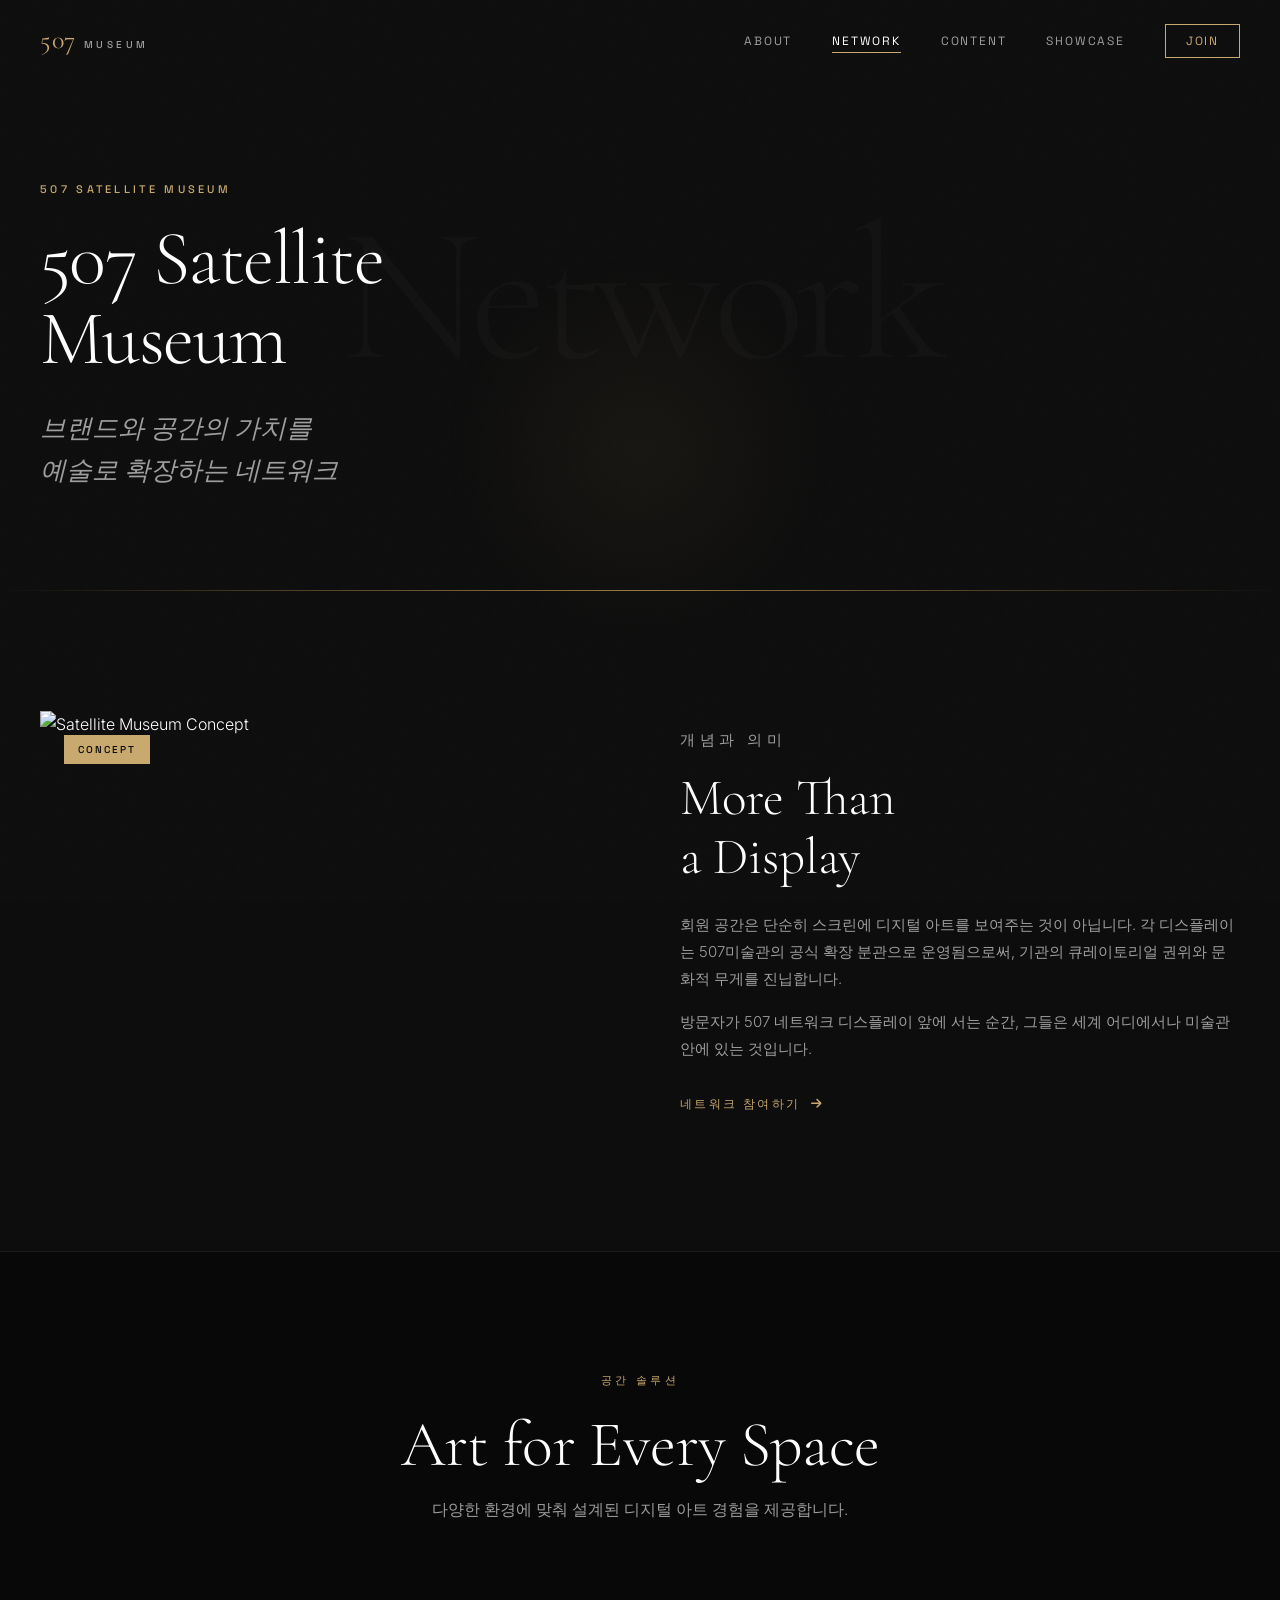
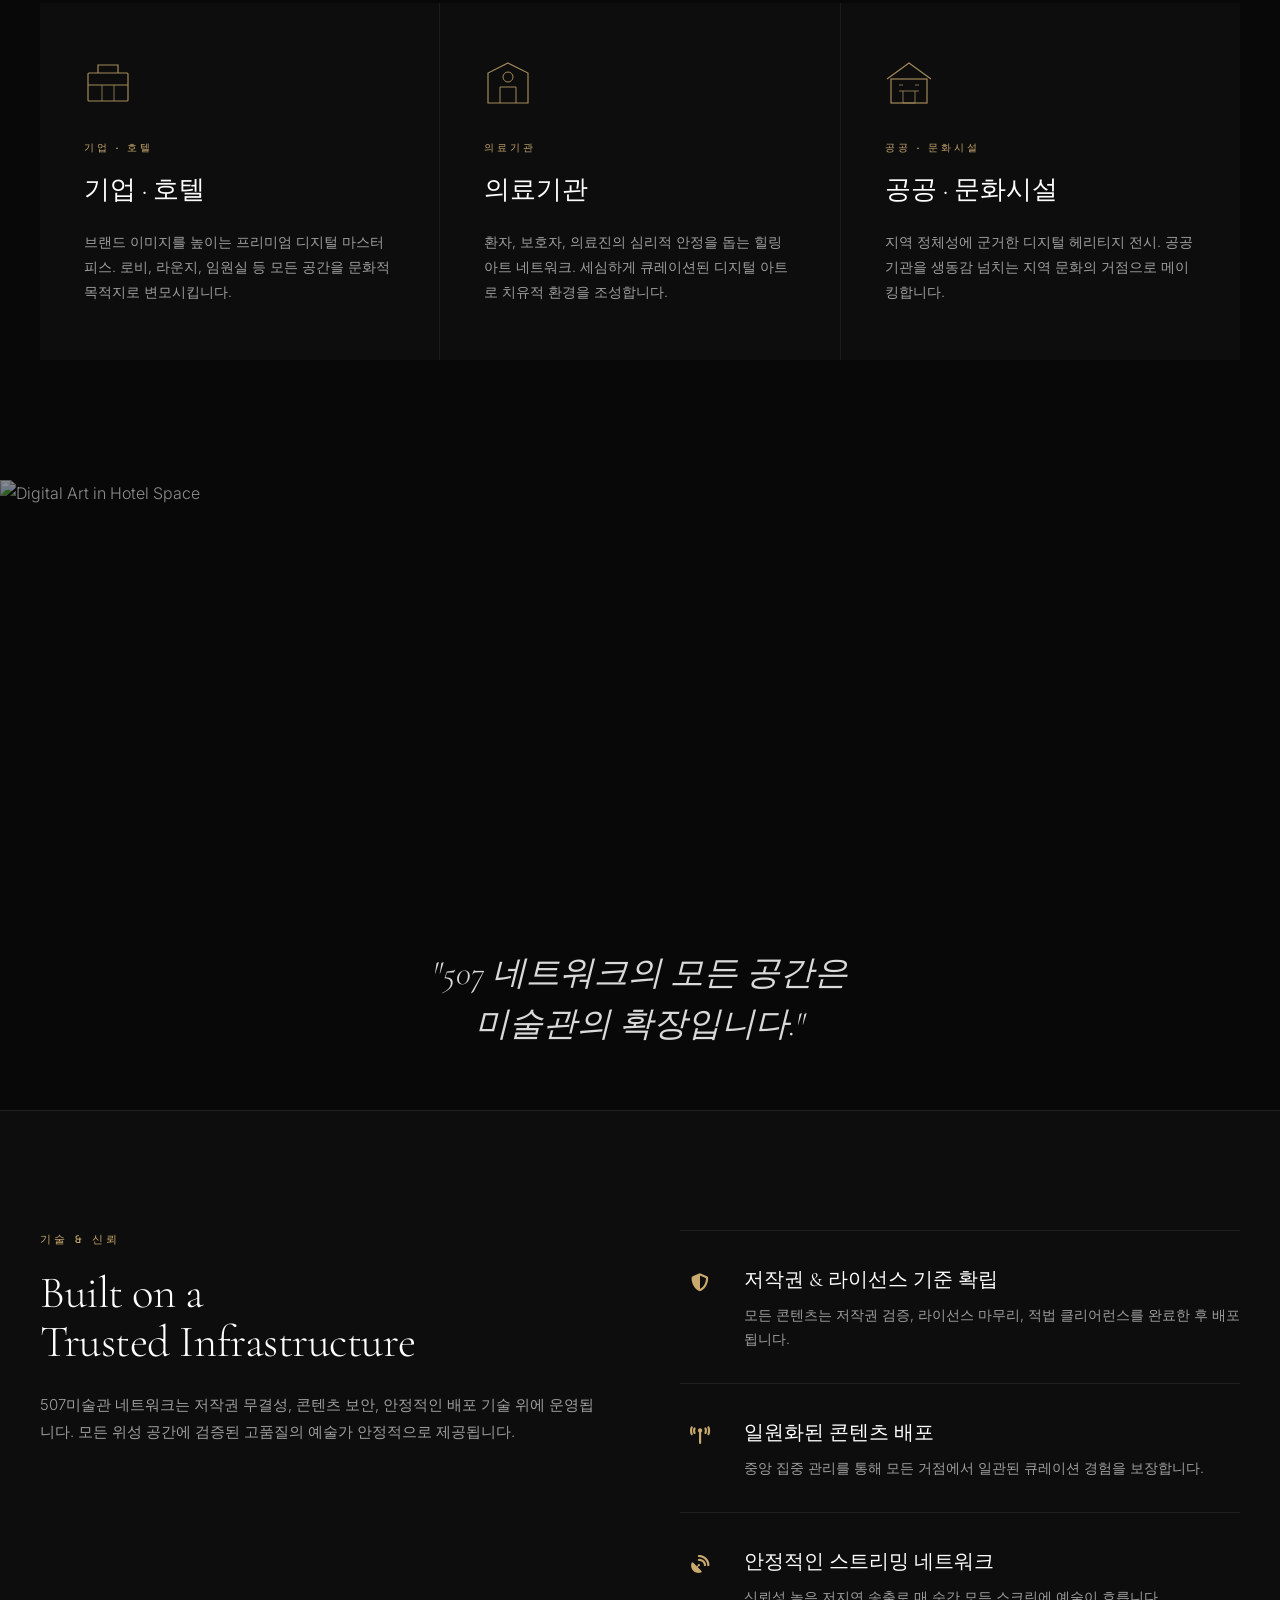
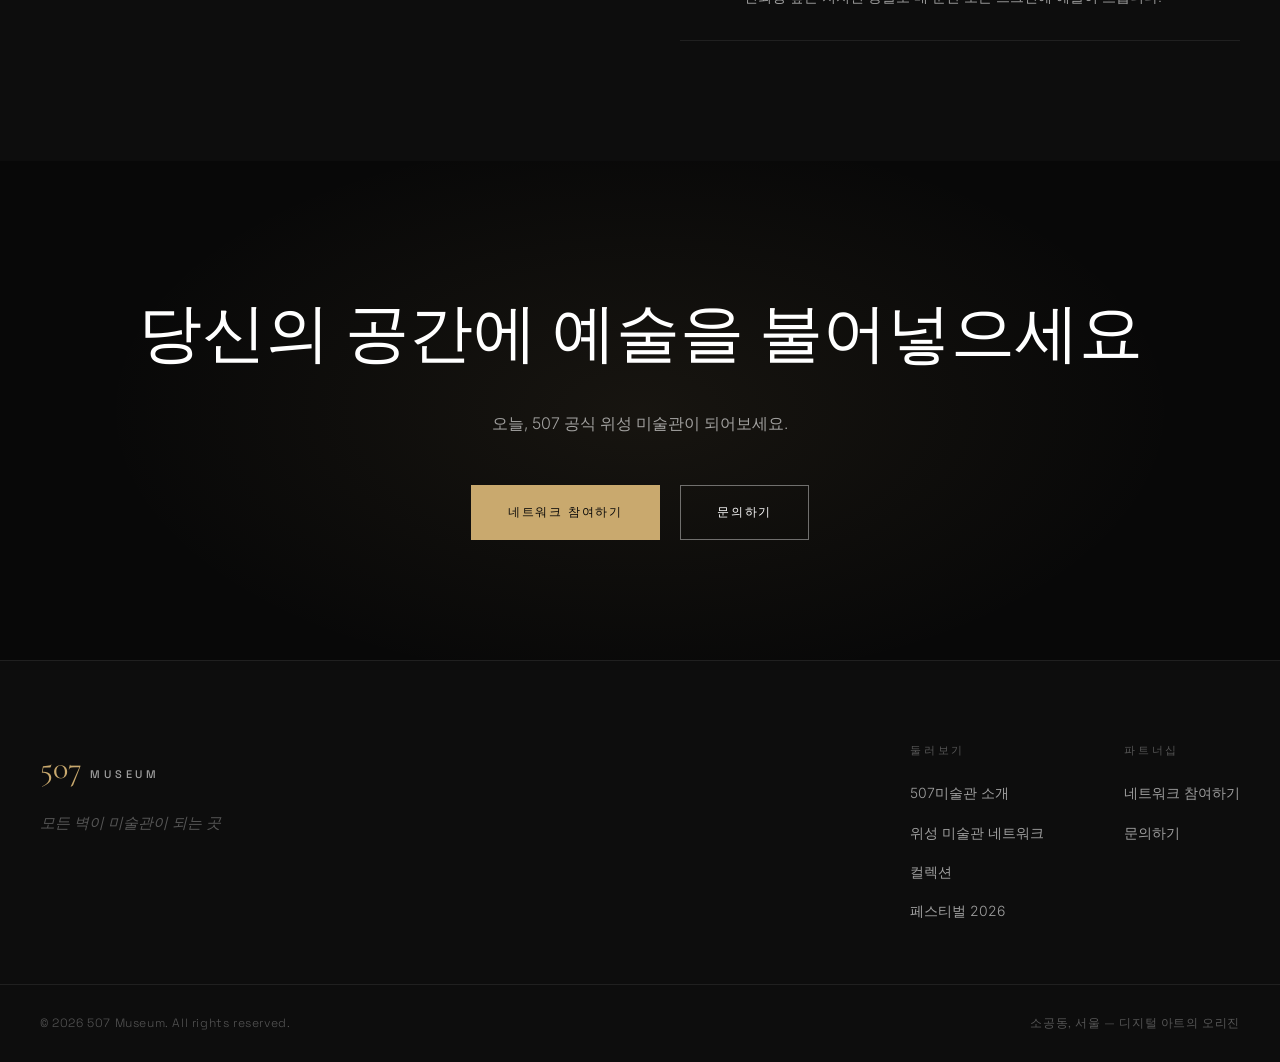
==== network.html @ b59f10c8 "Add files via upload" ====
<!DOCTYPE html>
<html lang="en">
<head>
  <meta charset="UTF-8">
  <meta name="viewport" content="width=device-width, initial-scale=1.0">
  <title>507 Satellite Museum — Network</title>
  <meta name="description" content="브랜드와 공간의 가치를 예술로 확장하는 507 위성 미술관 네트워크.">
  <link rel="preconnect" href="https://fonts.googleapis.com">
  <link rel="preconnect" href="https://fonts.gstatic.com" crossorigin>
  <link href="https://fonts.googleapis.com/css2?family=Cormorant+Garamond:ital,wght@0,300;0,400;0,500;1,300;1,400&family=Inter:wght@300;400;500&family=Space+Grotesk:wght@300;400;500;600&display=swap" rel="stylesheet">
  <link rel="stylesheet" href="https://cdn.jsdelivr.net/npm/@fortawesome/fontawesome-free@6.4.0/css/all.min.css">
  <link rel="stylesheet" href="css/style.css">
</head>
<body>

  <!-- NAV -->
  <nav class="nav" id="mainNav">
    <div class="nav__logo"><a href="index.html"><span class="nav__logo-number">507</span><span class="nav__logo-text">MUSEUM</span></a></div>
    <ul class="nav__links">
      <li><a href="about.html">About</a></li>
      <li><a href="network.html" class="active">Network</a></li>
      <li><a href="content.html">Content</a></li>
      <li><a href="showcase.html">Showcase</a></li>
      <li><a href="partnership.html" class="nav__cta">Join</a></li>
    </ul>
    <button class="nav__hamburger" id="hamburger"><span></span><span></span><span></span></button>
  </nav>
  <div class="mobile-menu" id="mobileMenu">
    <ul>
      <li><a href="about.html">About</a></li>
      <li><a href="network.html">Network</a></li>
      <li><a href="content.html">Content</a></li>
      <li><a href="showcase.html">Showcase</a></li>
      <li><a href="partnership.html">Join</a></li>
    </ul>
  </div>

  <!-- PAGE HERO -->
  <section class="page-hero" style="position:relative; overflow:hidden;">
    <div class="page-hero__bg-text">Network</div>
    <div class="container">
      <p class="section-eyebrow reveal-up">507 Satellite Museum</p>
      <h1 class="reveal-up delay-1">
        507 Satellite<br>Museum
      </h1>
      <p class="lead reveal-up delay-2">
        브랜드와 공간의 가치를<br>
        예술로 확장하는 네트워크
      </p>
    </div>
  </section>

  <!-- CONCEPT SECTION -->
  <section class="section section--dark">
    <div class="container">
      <div class="split-block">
        <div class="split-block__img reveal-up">
          <img src="https://sspark.genspark.ai/cfimages?u1=VRwr8nzcNbqDIcFti8Jlmsr%2Fh7aSPlq%2FRBEwHqK6ahkjgtW27Z4nquiX92zfvMD3U3Bqb6TK5YunBNDAZtzxjEbAOwCoGqYEVLRAkX9usT6o&u2=ZFKB656p0DFeNXxy&width=2560" alt="Satellite Museum Concept" loading="lazy">
          <div class="split-block__img-tag">Concept</div>
        </div>
        <div class="split-block__text reveal-up delay-2">
          <p class="section-eyebrow">개념과 의미</p>
          <h2>More Than<br>a Display</h2>
          <p>
            회원 공간은 단순히 스크린에 디지털 아트를 보여주는 것이 아닙니다. 각 디스플레이는 507미술관의 공식 확장 분관으로 운영됨으로써, 기관의 큐레이토리얼 권위와 문화적 무게를 진닙합니다.
          </p>
          <p>
            방문자가 507 네트워크 디스플레이 앞에 서는 순간, 그들은 세계 어디에서나 미술관 안에 있는 것입니다.
          </p>
          <a href="partnership.html" class="btn-text" style="margin-top: 16px;">네트워크 참여하기 <i class="fas fa-arrow-right"></i></a>
        </div>
      </div>
    </div>
  </section>

  <!-- SPACE SOLUTIONS -->
  <section class="section section--darker section--border-top">
    <div class="container">
      <div style="text-align:center; max-width: 640px; margin: 0 auto 80px;">
        <p class="section-eyebrow reveal-up">공간 솔루션</p>
        <h2 class="section-title reveal-up delay-1">Art for Every Space</h2>
        <p class="section-subtitle reveal-up delay-2">다양한 환경에 맞춰 설계된 디지털 아트 경험을 제공합니다.</p>
      </div>

      <div class="cards-grid">
        <!-- Card 1 -->
        <div class="feature-card reveal-up delay-1">
          <div class="feature-card__icon">
            <svg viewBox="0 0 48 48" fill="none" xmlns="http://www.w3.org/2000/svg">
              <rect x="4" y="14" width="40" height="28" rx="1" stroke="currentColor" stroke-width="1.2"/>
              <path d="M4 26h40" stroke="currentColor" stroke-width="1"/>
              <path d="M14 14V6h20v8" stroke="currentColor" stroke-width="1.2" fill="none"/>
              <path d="M18 26v16M30 26v16" stroke="currentColor" stroke-width="0.8"/>
            </svg>
          </div>
          <span class="feature-card__tag">기업 · 호텔</span>
          <h3>기업 · 호텔</h3>
          <p>브랜드 이미지를 높이는 프리미엄 디지털 마스터피스. 로비, 라운지, 임원실 등 모든 공간을 문화적 목적지로 변모시킵니다.</p>
        </div>

        <!-- Card 2 -->
        <div class="feature-card reveal-up delay-2">
          <div class="feature-card__icon">
            <svg viewBox="0 0 48 48" fill="none" xmlns="http://www.w3.org/2000/svg">
              <path d="M24 4 L44 14 L44 44 L4 44 L4 14 Z" stroke="currentColor" stroke-width="1.2" fill="none"/>
              <path d="M16 44V28h16v16" stroke="currentColor" stroke-width="1" fill="none"/>
              <circle cx="24" cy="18" r="5" stroke="currentColor" stroke-width="1"/>
            </svg>
          </div>
          <span class="feature-card__tag">의료기관</span>
          <h3>의료기관</h3>
          <p>환자, 보호자, 의료진의 심리적 안정을 돕는 힐링 아트 네트워크. 세심하게 큐레이션된 디지털 아트로 치유적 환경을 조성합니다.</p>
        </div>

        <!-- Card 3 -->
        <div class="feature-card reveal-up delay-3">
          <div class="feature-card__icon">
            <svg viewBox="0 0 48 48" fill="none" xmlns="http://www.w3.org/2000/svg">
              <rect x="6" y="20" width="36" height="24" stroke="currentColor" stroke-width="1.2" fill="none"/>
              <path d="M2 20 L24 4 L46 20" stroke="currentColor" stroke-width="1.2" fill="none"/>
              <rect x="18" y="32" width="12" height="12" stroke="currentColor" stroke-width="0.8" fill="none"/>
              <path d="M14 26h4M30 26h4M14 32h4M30 32h4" stroke="currentColor" stroke-width="0.8"/>
            </svg>
          </div>
          <span class="feature-card__tag">공공 · 문화시설</span>
          <h3>공공 · 문화시설</h3>
          <p>지역 정체성에 군거한 디지털 헤리티지 전시. 공공 기관을 생동감 넘치는 지역 문화의 거점으로 메이킹합니다.</p>
        </div>
      </div>
    </div>
  </section>

  <!-- FULL WIDTH NETWORK IMAGE -->
  <section style="position:relative; height: 70vh; overflow:hidden;">
    <img src="https://sspark.genspark.ai/cfimages?u1=i%2BsLpAURbe361ZjZknR3ep%2F8hiRZg0vkju5B66iogoec%2BheIgmQFUnQBpxN0WwXbsN5wGi1Iqc0%2BSrNKoGyTTecIDHftVEWO%2BldGh3pU58sP5Wus5N4IreGc7nPfVFSP5KU56St%2Bxy&u2=5A2BayX5URBvhnSQ&width=2560"
         alt="Digital Art in Hotel Space" 
         style="width:100%; height:100%; object-fit:cover; filter:brightness(0.55);"
         loading="lazy">
    <div style="position:absolute; inset:0; background: linear-gradient(to bottom, transparent 30%, rgba(8,8,8,0.8));"></div>
    <div class="container" style="position:absolute; bottom:60px; left:50%; transform:translateX(-50%); text-align:center; width:100%;">
      <p style="font-family: var(--font-serif); font-size: clamp(20px, 2.8vw, 34px); font-style:italic; color: rgba(255,255,255,0.85); line-height:1.5;" class="reveal-up">
        "507 네트워크의 모든 공간은<br>미술관의 확장입니다."
      </p>
    </div>
  </section>

  <!-- TECH TRUST -->
  <section class="section section--dark section--border-top">
    <div class="container">
      <div style="display: grid; grid-template-columns: 1fr 1fr; gap: 80px; align-items: start;">
        <div class="reveal-up">
          <p class="section-eyebrow">기술 & 신뢰</p>
          <h2 class="section-title" style="font-size: clamp(30px, 3.5vw, 50px); margin-bottom: 24px;">Built on a<br>Trusted Infrastructure</h2>
          <p style="font-size:15px; color: var(--color-white-60); line-height:1.8;">
            507미술관 네트워크는 저작권 무결성, 콘텐츠 보안, 안정적인 배포 기술 위에 운영됩니다. 모든 위성 공간에 검증된 고품질의 예술가 안정적으로 제공됩니다.
          </p>
        </div>
        <div class="reveal-up delay-2">
          <ul class="tech-list">
            <li class="tech-list__item">
              <div class="tech-list__icon"><i class="fas fa-shield-alt"></i></div>
              <div class="tech-list__text">
                <h4>저작권 &amp; 라이선스 기준 확립</h4>
                <p>모든 콘텐츠는 저작권 검증, 라이선스 마무리, 적법 클리어런스를 완료한 후 배포됩니다.</p>
              </div>
            </li>
            <li class="tech-list__item">
              <div class="tech-list__icon"><i class="fas fa-broadcast-tower"></i></div>
              <div class="tech-list__text">
                <h4>일원화된 콘텐츠 배포</h4>
                <p>중앙 집중 관리를 통해 모든 거점에서 일관된 큐레이션 경험을 보장합니다.</p>
              </div>
            </li>
            <li class="tech-list__item">
              <div class="tech-list__icon"><i class="fas fa-satellite-dish"></i></div>
              <div class="tech-list__text">
                <h4>안정적인 스트리밍 네트워크</h4>
                <p>신뢰성 높은 저지연 송출로 매 순간 모든 스크린에 예술이 흐릅니다.</p>
              </div>
            </li>
          </ul>
        </div>
      </div>
    </div>
  </section>

  <!-- CTA -->
  <section class="cta-section">
    <div class="cta-section__bg"></div>
    <h2 class="reveal-up">당신의 공간에 예술을 불어넣으세요</h2>
    <p class="reveal-up delay-1">오늘, 507 공식 위성 미술관이 되어보세요.</p>
    <div class="btn-group reveal-up delay-2">
      <a href="partnership.html" class="btn btn--primary">네트워크 참여하기</a>
      <a href="partnership.html#inquiry" class="btn btn--outline">문의하기</a>
    </div>
  </section>

  <!-- FOOTER -->
  <footer class="footer">
    <div class="footer__top container">
      <div class="footer__brand">
        <div class="footer__logo"><span class="footer__logo-number">507</span><span class="footer__logo-text">MUSEUM</span></div>
        <p class="footer__tagline">모든 벽이 미술관이 되는 곳</p>
      </div>
      <div class="footer__links">
        <div class="footer__col">
          <h4>둘러보기</h4>
          <ul>
            <li><a href="about.html">507미술관 소개</a></li>
            <li><a href="network.html">위성 미술관 네트워크</a></li>
            <li><a href="content.html">컬렉션</a></li>
            <li><a href="showcase.html">페스티벌 2026</a></li>
          </ul>
        </div>
        <div class="footer__col">
          <h4>파트너십</h4>
          <ul>
            <li><a href="partnership.html">네트워크 참여하기</a></li>
            <li><a href="partnership.html#inquiry">문의하기</a></li>
          </ul>
        </div>
      </div>
    </div>
    <div class="footer__bottom container">
      <p>&copy; 2026 507 Museum. All rights reserved.</p>
      <p>소공동, 서울 — 디지털 아트의 오리진</p>
    </div>
  </footer>

  <script src="js/main.js"></script>
</body>
</html>
---- css/style.css ----
/* =============================================
   507 MUSEUM — LUXURY DESIGN SYSTEM
   ============================================= */

/* ---------- CSS Variables ---------- */
:root {
  --color-black: #080808;
  --color-near-black: #0d0d0d;
  --color-dark: #111111;
  --color-dark-2: #1a1a1a;
  --color-border: rgba(255, 255, 255, 0.08);
  --color-border-hover: rgba(255, 255, 255, 0.2);
  --color-white: #ffffff;
  --color-white-90: rgba(255, 255, 255, 0.9);
  --color-white-60: rgba(255, 255, 255, 0.6);
  --color-white-30: rgba(255, 255, 255, 0.3);
  --color-white-10: rgba(255, 255, 255, 0.1);
  --color-gold: #c9a96e;
  --color-gold-light: #e4c896;
  --color-gold-dark: #9a7840;
  --color-accent: #c9a96e;

  --font-serif: 'Cormorant Garamond', Georgia, serif;
  --font-sans: 'Inter', system-ui, sans-serif;
  --font-display: 'Space Grotesk', system-ui, sans-serif;

  --nav-height: 80px;
  --section-pad: 120px;
  --section-pad-mobile: 80px;

  --transition-base: 0.4s cubic-bezier(0.25, 0.46, 0.45, 0.94);
  --transition-slow: 0.7s cubic-bezier(0.25, 0.46, 0.45, 0.94);
}

/* ---------- Reset & Base ---------- */
*, *::before, *::after {
  box-sizing: border-box;
  margin: 0;
  padding: 0;
}

html {
  scroll-behavior: smooth;
  font-size: 16px;
}

body {
  background-color: var(--color-black);
  color: var(--color-white);
  font-family: var(--font-sans);
  font-weight: 300;
  line-height: 1.7;
  overflow-x: hidden;
  -webkit-font-smoothing: antialiased;
}

/* Subtle film grain texture overlay */
body::before {
  content: '';
  position: fixed;
  inset: 0;
  pointer-events: none;
  z-index: 9999;
  opacity: 0.025;
  background-image: url("data:image/svg+xml,%3Csvg viewBox='0 0 256 256' xmlns='http://www.w3.org/2000/svg'%3E%3Cfilter id='noise'%3E%3CfeTurbulence type='fractalNoise' baseFrequency='0.9' numOctaves='4' stitchTiles='stitch'/%3E%3C/filter%3E%3Crect width='100%25' height='100%25' filter='url(%23noise)'/%3E%3C/svg%3E");
  background-size: 256px 256px;
}

img {
  max-width: 100%;
  display: block;
}

a {
  color: inherit;
  text-decoration: none;
}

ul {
  list-style: none;
}

.container {
  max-width: 1280px;
  margin: 0 auto;
  padding: 0 40px;
}

/* ---------- Typography Utilities ---------- */
.section-eyebrow {
  font-family: var(--font-display);
  font-size: 11px;
  font-weight: 500;
  letter-spacing: 0.3em;
  text-transform: uppercase;
  color: var(--color-gold);
  display: block;
  margin-bottom: 20px;
}

.section-title {
  font-family: var(--font-serif);
  font-size: clamp(36px, 5vw, 68px);
  font-weight: 300;
  line-height: 1.1;
  letter-spacing: -0.01em;
  color: var(--color-white);
}

.section-subtitle {
  font-family: var(--font-sans);
  font-size: 16px;
  font-weight: 300;
  color: var(--color-white-60);
  margin-top: 16px;
}

/* ---------- Buttons ---------- */
.btn {
  display: inline-flex;
  align-items: center;
  gap: 10px;
  font-family: var(--font-display);
  font-size: 12px;
  font-weight: 500;
  letter-spacing: 0.15em;
  text-transform: uppercase;
  padding: 16px 36px;
  border-radius: 0;
  cursor: pointer;
  transition: all var(--transition-base);
  position: relative;
  overflow: hidden;
}

.btn--primary {
  background: var(--color-gold);
  color: var(--color-black);
  border: 1px solid var(--color-gold);
}

.btn--primary::before {
  content: '';
  position: absolute;
  inset: 0;
  background: var(--color-black);
  transform: translateX(-101%);
  transition: transform var(--transition-base);
}

.btn--primary:hover {
  color: var(--color-gold);
}

.btn--primary:hover::before {
  transform: translateX(0);
}

.btn--primary span,
.btn--outline span {
  position: relative;
  z-index: 1;
}

.btn--outline {
  background: transparent;
  color: var(--color-white);
  border: 1px solid rgba(255, 255, 255, 0.4);
}

.btn--outline::before {
  content: '';
  position: absolute;
  inset: 0;
  background: var(--color-white);
  transform: translateX(-101%);
  transition: transform var(--transition-base);
}

.btn--outline:hover {
  color: var(--color-black);
  border-color: var(--color-white);
}

.btn--outline:hover::before {
  transform: translateX(0);
}

.btn-text {
  display: inline-flex;
  align-items: center;
  gap: 10px;
  font-family: var(--font-display);
  font-size: 12px;
  font-weight: 500;
  letter-spacing: 0.2em;
  text-transform: uppercase;
  color: var(--color-gold);
  position: relative;
}

.btn-text::after {
  content: '';
  position: absolute;
  bottom: -2px;
  left: 0;
  width: 0;
  height: 1px;
  background: var(--color-gold);
  transition: width var(--transition-base);
}

.btn-text:hover::after {
  width: 100%;
}

.btn-text i {
  transition: transform var(--transition-base);
}

.btn-text:hover i {
  transform: translateX(4px);
}

/* ---------- Reveal Animations ---------- */
.reveal-up {
  opacity: 0;
  transform: translateY(40px);
  transition: opacity 0.8s cubic-bezier(0.25, 0.46, 0.45, 0.94),
              transform 0.8s cubic-bezier(0.25, 0.46, 0.45, 0.94);
}

.reveal-up.is-visible {
  opacity: 1;
  transform: translateY(0);
}

.delay-1 { transition-delay: 0.1s; }
.delay-2 { transition-delay: 0.2s; }
.delay-3 { transition-delay: 0.35s; }
.delay-4 { transition-delay: 0.5s; }

/* ---------- Navigation ---------- */
.nav {
  position: fixed;
  top: 0;
  left: 0;
  right: 0;
  height: var(--nav-height);
  display: flex;
  align-items: center;
  justify-content: space-between;
  padding: 0 40px;
  z-index: 1000;
  transition: background var(--transition-base), backdrop-filter var(--transition-base);
}

.nav.scrolled {
  background: rgba(8, 8, 8, 0.92);
  backdrop-filter: blur(20px);
  border-bottom: 1px solid var(--color-border);
}

.nav__logo a {
  display: flex;
  align-items: baseline;
  gap: 8px;
}

.nav__logo-number {
  font-family: var(--font-serif);
  font-size: 26px;
  font-weight: 400;
  color: var(--color-gold);
  letter-spacing: 0.02em;
}

.nav__logo-text {
  font-family: var(--font-display);
  font-size: 10px;
  font-weight: 500;
  letter-spacing: 0.35em;
  color: var(--color-white-60);
}

.nav__links {
  display: flex;
  align-items: center;
  gap: 40px;
}

.nav__links a {
  font-family: var(--font-display);
  font-size: 12px;
  font-weight: 400;
  letter-spacing: 0.15em;
  text-transform: uppercase;
  color: var(--color-white-60);
  transition: color var(--transition-base);
  position: relative;
}

.nav__links a::after {
  content: '';
  position: absolute;
  bottom: -4px;
  left: 0;
  width: 0;
  height: 1px;
  background: var(--color-gold);
  transition: width var(--transition-base);
}

.nav__links a:hover,
.nav__links a.active {
  color: var(--color-white);
}

.nav__links a:hover::after,
.nav__links a.active::after {
  width: 100%;
}

.nav__cta {
  color: var(--color-gold) !important;
  border: 1px solid var(--color-gold) !important;
  padding: 8px 20px;
}

.nav__cta::after {
  display: none !important;
}

.nav__cta:hover {
  background: var(--color-gold);
  color: var(--color-black) !important;
}

.nav__hamburger {
  display: none;
  flex-direction: column;
  gap: 5px;
  background: none;
  border: none;
  cursor: pointer;
  padding: 4px;
}

.nav__hamburger span {
  display: block;
  width: 24px;
  height: 1px;
  background: var(--color-white);
  transition: all var(--transition-base);
}

.nav__hamburger.active span:nth-child(1) {
  transform: rotate(45deg) translate(4px, 4px);
}

.nav__hamburger.active span:nth-child(2) {
  opacity: 0;
}

.nav__hamburger.active span:nth-child(3) {
  transform: rotate(-45deg) translate(4px, -4px);
}

/* Mobile Menu */
.mobile-menu {
  position: fixed;
  top: 0;
  left: 0;
  right: 0;
  bottom: 0;
  background: rgba(8, 8, 8, 0.98);
  z-index: 999;
  display: flex;
  align-items: center;
  justify-content: center;
  opacity: 0;
  pointer-events: none;
  transition: opacity var(--transition-base);
}

.mobile-menu.active {
  opacity: 1;
  pointer-events: all;
}

.mobile-menu ul {
  display: flex;
  flex-direction: column;
  align-items: center;
  gap: 32px;
}

.mobile-menu ul a {
  font-family: var(--font-serif);
  font-size: 36px;
  font-weight: 300;
  color: var(--color-white-60);
  transition: color var(--transition-base);
}

.mobile-menu ul a:hover {
  color: var(--color-gold);
}

/* ---------- HERO ---------- */
.hero {
  position: relative;
  height: 100vh;
  min-height: 700px;
  display: flex;
  align-items: flex-end;
  padding-bottom: 100px;
  overflow: hidden;
}

.hero__canvas {
  position: absolute;
  inset: 0;
  width: 100%;
  height: 100%;
  z-index: 0;
}

.hero__overlay {
  position: absolute;
  inset: 0;
  background: linear-gradient(
    135deg,
    rgba(8, 8, 8, 0.85) 0%,
    rgba(8, 8, 8, 0.4) 60%,
    rgba(8, 8, 8, 0.6) 100%
  );
  z-index: 1;
}

.hero__content {
  position: relative;
  z-index: 2;
  padding-left: 80px;
  max-width: 860px;
}

.hero__eyebrow {
  font-family: var(--font-display);
  font-size: 11px;
  font-weight: 500;
  letter-spacing: 0.4em;
  text-transform: uppercase;
  color: var(--color-gold);
  margin-bottom: 24px;
  display: block;
}

.hero__title {
  font-family: var(--font-serif);
  font-size: clamp(52px, 8vw, 110px);
  font-weight: 300;
  line-height: 1.0;
  letter-spacing: -0.02em;
  color: var(--color-white);
  margin-bottom: 28px;
}

.hero__title em {
  font-style: normal;
  color: var(--color-white);
}

.hero__subtitle {
  font-family: var(--font-sans);
  font-size: 15px;
  font-weight: 300;
  line-height: 1.8;
  color: var(--color-white-60);
  margin-bottom: 44px;
}

.hero__cta-group {
  display: flex;
  align-items: center;
  gap: 20px;
  flex-wrap: wrap;
}

.hero__scroll-indicator {
  position: absolute;
  bottom: 48px;
  right: 60px;
  z-index: 2;
  display: flex;
  flex-direction: column;
  align-items: center;
  gap: 12px;
}

.hero__scroll-indicator span {
  font-family: var(--font-display);
  font-size: 10px;
  letter-spacing: 0.3em;
  text-transform: uppercase;
  color: var(--color-white-30);
  writing-mode: vertical-lr;
}

.hero__scroll-line {
  width: 1px;
  height: 60px;
  background: linear-gradient(to bottom, var(--color-white-30), transparent);
  animation: scrollLine 2s ease-in-out infinite;
}

@keyframes scrollLine {
  0% { transform: scaleY(0); transform-origin: top; }
  50% { transform: scaleY(1); transform-origin: top; }
  51% { transform: scaleY(1); transform-origin: bottom; }
  100% { transform: scaleY(0); transform-origin: bottom; }
}

/* ---------- VISION ---------- */
.vision {
  padding: var(--section-pad) 0;
  background: var(--color-near-black);
  position: relative;
}

.vision::before {
  content: '';
  position: absolute;
  top: 0;
  left: 0;
  right: 0;
  height: 1px;
  background: linear-gradient(90deg, transparent, var(--color-gold-dark), transparent);
}

.vision__header {
  text-align: center;
  margin-bottom: 80px;
}

.vision__grid {
  display: grid;
  grid-template-columns: repeat(3, 1fr);
  gap: 1px;
  background: var(--color-border);
}

.vision__card {
  background: var(--color-near-black);
  padding: 64px 48px;
  text-align: center;
  transition: background var(--transition-base);
  position: relative;
  overflow: hidden;
}

.vision__card::before {
  content: '';
  position: absolute;
  bottom: 0;
  left: 50%;
  transform: translateX(-50%);
  width: 0;
  height: 2px;
  background: var(--color-gold);
  transition: width var(--transition-base);
}

.vision__card:hover {
  background: var(--color-dark-2);
}

.vision__card:hover::before {
  width: 60%;
}

.vision__card-icon {
  width: 60px;
  height: 60px;
  margin: 0 auto 36px;
  color: var(--color-gold);
  opacity: 0.8;
}

.vision__card-title {
  font-family: var(--font-serif);
  font-size: 26px;
  font-weight: 400;
  color: var(--color-white);
  margin-bottom: 16px;
  letter-spacing: 0.01em;
}

.vision__card-text {
  font-size: 14px;
  font-weight: 300;
  color: var(--color-white-60);
  line-height: 1.9;
}

/* ---------- NETWORK PREVIEW ---------- */
.network-preview {
  position: relative;
  height: 85vh;
  min-height: 600px;
  display: flex;
  align-items: center;
  overflow: hidden;
}

.network-preview__image-wrap {
  position: absolute;
  inset: 0;
}

.network-preview__img {
  width: 100%;
  height: 100%;
  object-fit: cover;
  transform: scale(1.08);
  transition: transform 8s ease-out;
}

.network-preview:hover .network-preview__img {
  transform: scale(1.0);
}

.network-preview__gradient {
  position: absolute;
  inset: 0;
  background: linear-gradient(
    to right,
    rgba(8, 8, 8, 0.9) 0%,
    rgba(8, 8, 8, 0.5) 50%,
    rgba(8, 8, 8, 0.2) 100%
  );
}

.network-preview__content {
  position: relative;
  z-index: 2;
  max-width: 580px;
}

.network-preview__title {
  font-family: var(--font-serif);
  font-size: clamp(40px, 5.5vw, 74px);
  font-weight: 300;
  line-height: 1.1;
  color: var(--color-white);
  margin-bottom: 20px;
}

.network-preview__text {
  font-family: var(--font-serif);
  font-size: clamp(18px, 2vw, 24px);
  font-weight: 300;
  font-style: normal;
  color: var(--color-gold-light);
  margin-bottom: 40px;
  line-height: 1.5;
}

/* ---------- CONTENT PREVIEW ---------- */
.content-preview {
  padding: var(--section-pad) 0;
  background: var(--color-dark);
  overflow: hidden;
}

.content-preview .container {
  text-align: center;
  margin-bottom: 64px;
}

.content-preview__slider {
  position: relative;
  overflow: hidden;
  padding: 0 40px;
}

.content-preview__track {
  display: flex;
  gap: 24px;
  transition: transform 0.7s cubic-bezier(0.25, 0.46, 0.45, 0.94);
}

.content-preview__card {
  flex: 0 0 calc(33.333% - 16px);
  min-width: 340px;
  background: var(--color-near-black);
  border: 1px solid var(--color-border);
  overflow: hidden;
  position: relative;
  transition: border-color var(--transition-base);
}

.content-preview__card:hover {
  border-color: var(--color-gold-dark);
}

.content-preview__card-img {
  height: 360px;
  background-size: cover;
  background-position: center;
  transition: transform 0.7s ease;
}

.content-preview__card:hover .content-preview__card-img {
  transform: scale(1.04);
}

.content-preview__card-info {
  padding: 36px 32px;
}

.content-preview__card-tag {
  font-family: var(--font-display);
  font-size: 10px;
  font-weight: 500;
  letter-spacing: 0.3em;
  text-transform: uppercase;
  color: var(--color-gold);
  display: block;
  margin-bottom: 12px;
}

.content-preview__card-info h3 {
  font-family: var(--font-serif);
  font-size: 24px;
  font-weight: 400;
  color: var(--color-white);
  margin-bottom: 12px;
}

.content-preview__card-info p {
  font-size: 13px;
  color: var(--color-white-60);
  line-height: 1.7;
  margin-bottom: 24px;
}

.content-preview__nav {
  display: flex;
  justify-content: center;
  gap: 16px;
  margin-top: 48px;
}

.content-prev,
.content-next {
  width: 48px;
  height: 48px;
  border: 1px solid var(--color-border);
  background: transparent;
  color: var(--color-white-60);
  cursor: pointer;
  display: flex;
  align-items: center;
  justify-content: center;
  font-size: 14px;
  transition: all var(--transition-base);
}

.content-prev:hover,
.content-next:hover {
  border-color: var(--color-gold);
  color: var(--color-gold);
  background: rgba(201, 169, 110, 0.08);
}

/* ---------- SHOWCASE PREVIEW ---------- */
.showcase-preview {
  position: relative;
  height: 100vh;
  min-height: 700px;
  display: flex;
  align-items: center;
  overflow: hidden;
}

.showcase-preview__bg {
  position: absolute;
  inset: 0;
}

.showcase-preview__bg img {
  width: 100%;
  height: 100%;
  object-fit: cover;
}

.showcase-preview__overlay {
  position: absolute;
  inset: 0;
  background: linear-gradient(
    135deg,
    rgba(8, 8, 8, 0.88) 0%,
    rgba(8, 8, 8, 0.55) 60%,
    rgba(8, 8, 8, 0.3) 100%
  );
}

.showcase-preview__content {
  position: relative;
  z-index: 2;
}

.showcase-preview__title {
  font-family: var(--font-serif);
  font-size: clamp(52px, 8vw, 112px);
  font-weight: 300;
  line-height: 1.0;
  color: var(--color-white);
  margin-bottom: 20px;
  letter-spacing: -0.02em;
}

.showcase-preview__subtitle {
  font-size: 16px;
  font-weight: 300;
  color: var(--color-white-60);
  margin-bottom: 48px;
}

.showcase-preview__dates {
  display: flex;
  align-items: center;
  gap: 40px;
  margin-bottom: 56px;
}

.showcase-preview__date {
  display: flex;
  flex-direction: column;
  gap: 6px;
}

.date-label {
  font-family: var(--font-display);
  font-size: 10px;
  letter-spacing: 0.3em;
  text-transform: uppercase;
  color: var(--color-gold);
}

.date-value {
  font-family: var(--font-serif);
  font-size: 28px;
  font-weight: 400;
  color: var(--color-white);
}

.showcase-preview__date-divider {
  width: 1px;
  height: 48px;
  background: var(--color-white-30);
}

/* ---------- FOOTER ---------- */
.footer {
  background: var(--color-near-black);
  border-top: 1px solid var(--color-border);
}

.footer__top {
  display: flex;
  justify-content: space-between;
  align-items: flex-start;
  padding: 80px 40px 60px;
  gap: 60px;
}

.footer__logo {
  display: flex;
  align-items: baseline;
  gap: 8px;
  margin-bottom: 16px;
}

.footer__logo-number {
  font-family: var(--font-serif);
  font-size: 32px;
  font-weight: 400;
  color: var(--color-gold);
}

.footer__logo-text {
  font-family: var(--font-display);
  font-size: 11px;
  font-weight: 500;
  letter-spacing: 0.35em;
  color: var(--color-white-60);
}

.footer__tagline {
  font-family: var(--font-serif);
  font-size: 15px;
  font-style: italic;
  color: var(--color-white-30);
  max-width: 260px;
  line-height: 1.6;
}

.footer__links {
  display: flex;
  gap: 80px;
}

.footer__col h4 {
  font-family: var(--font-display);
  font-size: 11px;
  font-weight: 500;
  letter-spacing: 0.25em;
  text-transform: uppercase;
  color: var(--color-white-30);
  margin-bottom: 20px;
}

.footer__col ul {
  display: flex;
  flex-direction: column;
  gap: 12px;
}

.footer__col a {
  font-size: 14px;
  font-weight: 300;
  color: var(--color-white-60);
  transition: color var(--transition-base);
}

.footer__col a:hover {
  color: var(--color-gold);
}

.footer__bottom {
  display: flex;
  justify-content: space-between;
  align-items: center;
  padding: 28px 40px;
  border-top: 1px solid var(--color-border);
}

.footer__bottom p {
  font-family: var(--font-display);
  font-size: 12px;
  font-weight: 300;
  color: var(--color-white-30);
  letter-spacing: 0.05em;
}

/* ---------- Parallax Image ---------- */
.parallax-img {
  will-change: transform;
}

/* =============================================
   INNER PAGES — Shared Styles
   ============================================= */

/* Page Hero */
.page-hero {
  position: relative;
  padding: calc(var(--nav-height) + 100px) 0 100px;
  background: var(--color-near-black);
  overflow: hidden;
}

.page-hero::after {
  content: '';
  position: absolute;
  bottom: 0;
  left: 0;
  right: 0;
  height: 1px;
  background: linear-gradient(90deg, transparent, var(--color-gold-dark), transparent);
}

.page-hero__bg-text {
  position: absolute;
  top: 50%;
  left: 50%;
  transform: translate(-50%, -50%);
  font-family: var(--font-serif);
  font-size: clamp(100px, 15vw, 220px);
  font-weight: 300;
  color: rgba(255,255,255,0.025);
  white-space: nowrap;
  pointer-events: none;
  user-select: none;
  letter-spacing: -0.05em;
}

.page-hero .container {
  position: relative;
  z-index: 1;
}

.page-hero h1 {
  font-family: var(--font-serif);
  font-size: clamp(42px, 6vw, 90px);
  font-weight: 300;
  line-height: 1.05;
  letter-spacing: -0.02em;
  color: var(--color-white);
  margin-bottom: 28px;
}

.page-hero .lead {
  font-family: var(--font-serif);
  font-size: clamp(18px, 2.2vw, 26px);
  font-weight: 300;
  font-style: italic;
  color: var(--color-white-60);
  max-width: 640px;
  line-height: 1.6;
}

/* Section Generic */
.section {
  padding: var(--section-pad) 0;
  position: relative;
}

.section--dark {
  background: var(--color-near-black);
}

.section--darker {
  background: var(--color-black);
}

.section--border-top::before {
  content: '';
  position: absolute;
  top: 0;
  left: 0;
  right: 0;
  height: 1px;
  background: var(--color-border);
}

/* Image + Text Split */
.split-block {
  display: grid;
  grid-template-columns: 1fr 1fr;
  gap: 80px;
  align-items: center;
}

.split-block--reverse {
  direction: rtl;
}

.split-block--reverse > * {
  direction: ltr;
}

.split-block__img {
  aspect-ratio: 4/3;
  overflow: hidden;
  position: relative;
}

.split-block__img img {
  width: 100%;
  height: 100%;
  object-fit: cover;
  transition: transform 0.8s ease;
}

.split-block__img:hover img {
  transform: scale(1.04);
}

.split-block__img-tag {
  position: absolute;
  top: 24px;
  left: 24px;
  background: var(--color-gold);
  color: var(--color-black);
  font-family: var(--font-display);
  font-size: 10px;
  font-weight: 500;
  letter-spacing: 0.2em;
  text-transform: uppercase;
  padding: 6px 14px;
}

.split-block__text h2 {
  font-family: var(--font-serif);
  font-size: clamp(32px, 4vw, 54px);
  font-weight: 300;
  line-height: 1.15;
  color: var(--color-white);
  margin-bottom: 24px;
}

.split-block__text p {
  font-size: 15px;
  font-weight: 300;
  color: var(--color-white-60);
  line-height: 1.8;
  margin-bottom: 16px;
}

/* Cards Grid */
.cards-grid {
  display: grid;
  grid-template-columns: repeat(3, 1fr);
  gap: 1px;
  background: var(--color-border);
}

.feature-card {
  background: var(--color-near-black);
  padding: 56px 44px;
  position: relative;
  overflow: hidden;
  transition: background var(--transition-base);
}

.feature-card::after {
  content: '';
  position: absolute;
  top: 0;
  left: 0;
  width: 2px;
  height: 0;
  background: var(--color-gold);
  transition: height var(--transition-slow);
}

.feature-card:hover {
  background: var(--color-dark-2);
}

.feature-card:hover::after {
  height: 100%;
}

.feature-card__icon {
  width: 48px;
  height: 48px;
  color: var(--color-gold);
  margin-bottom: 32px;
  opacity: 0.8;
}

.feature-card__icon svg {
  width: 100%;
  height: 100%;
}

.feature-card__tag {
  font-family: var(--font-display);
  font-size: 10px;
  font-weight: 500;
  letter-spacing: 0.3em;
  text-transform: uppercase;
  color: var(--color-gold);
  margin-bottom: 12px;
  display: block;
}

.feature-card h3 {
  font-family: var(--font-serif);
  font-size: 26px;
  font-weight: 400;
  color: var(--color-white);
  margin-bottom: 16px;
}

.feature-card p {
  font-size: 14px;
  font-weight: 300;
  color: var(--color-white-60);
  line-height: 1.8;
}

/* Big Number */
.big-number {
  text-align: center;
  padding: 120px 40px;
}

.big-number__value {
  font-family: var(--font-serif);
  font-size: clamp(80px, 15vw, 200px);
  font-weight: 300;
  color: transparent;
  -webkit-text-stroke: 1px var(--color-gold-dark);
  letter-spacing: -0.05em;
  line-height: 1;
  margin-bottom: 24px;
}

.big-number__support {
  font-family: var(--font-serif);
  font-size: clamp(16px, 2vw, 22px);
  font-weight: 300;
  font-style: italic;
  color: var(--color-white-60);
  line-height: 1.6;
}

/* Tech List */
.tech-list {
  list-style: none;
  display: flex;
  flex-direction: column;
  gap: 0;
}

.tech-list__item {
  display: flex;
  align-items: flex-start;
  gap: 24px;
  padding: 32px 0;
  border-bottom: 1px solid var(--color-border);
}

.tech-list__item:first-child {
  border-top: 1px solid var(--color-border);
}

.tech-list__icon {
  width: 40px;
  height: 40px;
  flex-shrink: 0;
  color: var(--color-gold);
  display: flex;
  align-items: center;
  justify-content: center;
  font-size: 18px;
}

.tech-list__text h4 {
  font-family: var(--font-serif);
  font-size: 20px;
  font-weight: 400;
  color: var(--color-white);
  margin-bottom: 6px;
}

.tech-list__text p {
  font-size: 14px;
  font-weight: 300;
  color: var(--color-white-60);
}

/* Timeline */
.timeline {
  position: relative;
  padding-left: 60px;
}

.timeline::before {
  content: '';
  position: absolute;
  left: 0;
  top: 12px;
  bottom: 12px;
  width: 1px;
  background: var(--color-border);
}

.timeline__item {
  position: relative;
  margin-bottom: 56px;
}

.timeline__item::before {
  content: '';
  position: absolute;
  left: -64px;
  top: 8px;
  width: 8px;
  height: 8px;
  background: var(--color-gold);
  border-radius: 50%;
  box-shadow: 0 0 0 4px rgba(201, 169, 110, 0.2);
}

.timeline__date {
  font-family: var(--font-display);
  font-size: 12px;
  letter-spacing: 0.2em;
  color: var(--color-gold);
  margin-bottom: 8px;
  display: block;
}

.timeline__title {
  font-family: var(--font-serif);
  font-size: 28px;
  font-weight: 400;
  color: var(--color-white);
  margin-bottom: 10px;
}

.timeline__desc {
  font-size: 14px;
  font-weight: 300;
  color: var(--color-white-60);
  line-height: 1.7;
}

/* Benefits List */
.benefits-list {
  display: flex;
  flex-direction: column;
  gap: 0;
}

.benefit-item {
  display: flex;
  align-items: center;
  gap: 28px;
  padding: 28px 0;
  border-bottom: 1px solid var(--color-border);
}

.benefit-item:first-child {
  border-top: 1px solid var(--color-border);
}

.benefit-item__icon {
  width: 48px;
  height: 48px;
  flex-shrink: 0;
  border: 1px solid var(--color-gold-dark);
  display: flex;
  align-items: center;
  justify-content: center;
  font-size: 18px;
  color: var(--color-gold);
}

.benefit-item__text {
  font-family: var(--font-serif);
  font-size: 20px;
  font-weight: 400;
  color: var(--color-white-90);
}

/* CTA Section */
.cta-section {
  padding: 120px 0;
  text-align: center;
  position: relative;
  overflow: hidden;
}

.cta-section__bg {
  position: absolute;
  inset: 0;
  background: radial-gradient(ellipse 60% 80% at 50% 50%, rgba(201, 169, 110, 0.08) 0%, transparent 70%);
}

.cta-section h2 {
  font-family: var(--font-serif);
  font-size: clamp(36px, 5vw, 68px);
  font-weight: 300;
  color: var(--color-white);
  margin-bottom: 20px;
  position: relative;
}

.cta-section p {
  font-size: 16px;
  font-weight: 300;
  color: var(--color-white-60);
  margin-bottom: 48px;
  position: relative;
}

.cta-section .btn-group {
  display: flex;
  justify-content: center;
  gap: 20px;
  flex-wrap: wrap;
  position: relative;
}

/* Diagram */
.diagram {
  position: relative;
  padding: 80px 40px;
  display: flex;
  align-items: center;
  justify-content: center;
}

.diagram__center {
  text-align: center;
  z-index: 2;
  position: relative;
}

.diagram__center-badge {
  width: 160px;
  height: 160px;
  border-radius: 50%;
  border: 1px solid var(--color-gold-dark);
  display: flex;
  flex-direction: column;
  align-items: center;
  justify-content: center;
  margin: 0 auto 40px;
  background: rgba(201, 169, 110, 0.06);
}

.diagram__center-badge span:first-child {
  font-family: var(--font-serif);
  font-size: 32px;
  font-weight: 400;
  color: var(--color-gold);
}

.diagram__center-badge span:last-child {
  font-family: var(--font-display);
  font-size: 9px;
  letter-spacing: 0.2em;
  color: var(--color-white-30);
}

.diagram__arrows {
  display: flex;
  justify-content: center;
  gap: 60px;
  flex-wrap: wrap;
}

.diagram__node {
  text-align: center;
  position: relative;
}

.diagram__node::before {
  content: '';
  display: block;
  width: 1px;
  height: 40px;
  background: linear-gradient(to bottom, var(--color-gold-dark), transparent);
  margin: 0 auto 16px;
}

.diagram__node-label {
  font-family: var(--font-display);
  font-size: 11px;
  letter-spacing: 0.2em;
  text-transform: uppercase;
  color: var(--color-white-60);
  padding: 10px 20px;
  border: 1px solid var(--color-border);
}

/* =============================================
   RESPONSIVE
   ============================================= */

@media (max-width: 1024px) {
  .container {
    padding: 0 32px;
  }

  .nav {
    padding: 0 32px;
  }

  .vision__grid {
    grid-template-columns: 1fr 1fr;
  }

  .cards-grid {
    grid-template-columns: 1fr;
  }

  .split-block {
    grid-template-columns: 1fr;
    gap: 48px;
  }

  .split-block--reverse {
    direction: ltr;
  }

  .content-preview__card {
    flex: 0 0 80%;
  }

  .footer__links {
    gap: 48px;
  }
}

@media (max-width: 768px) {
  :root {
    --section-pad: var(--section-pad-mobile);
  }

  .container {
    padding: 0 24px;
  }

  .nav {
    padding: 0 24px;
  }

  .nav__links {
    display: none;
  }

  .nav__hamburger {
    display: flex;
  }

  .hero__content {
    padding-left: 24px;
    padding-right: 24px;
  }

  .hero__scroll-indicator {
    display: none;
  }

  .hero__cta-group {
    flex-direction: column;
    align-items: flex-start;
  }

  .vision__grid {
    grid-template-columns: 1fr;
  }

  .vision__card {
    padding: 48px 32px;
  }

  .content-preview__card {
    flex: 0 0 90%;
  }

  .showcase-preview__dates {
    gap: 24px;
  }

  .footer__top {
    flex-direction: column;
    padding: 60px 24px 48px;
  }

  .footer__links {
    gap: 40px;
  }

  .footer__bottom {
    flex-direction: column;
    gap: 8px;
    text-align: center;
    padding: 24px;
  }

  .page-hero h1 {
    font-size: clamp(36px, 10vw, 60px);
  }
}

@media (max-width: 480px) {
  .hero__title {
    font-size: clamp(42px, 13vw, 64px);
  }

  .btn {
    padding: 14px 28px;
    font-size: 11px;
  }

  .network-preview {
    height: auto;
    padding: 80px 0;
  }

  .network-preview__gradient {
    background: linear-gradient(to bottom, rgba(8,8,8,0.7), rgba(8,8,8,0.6));
  }
}
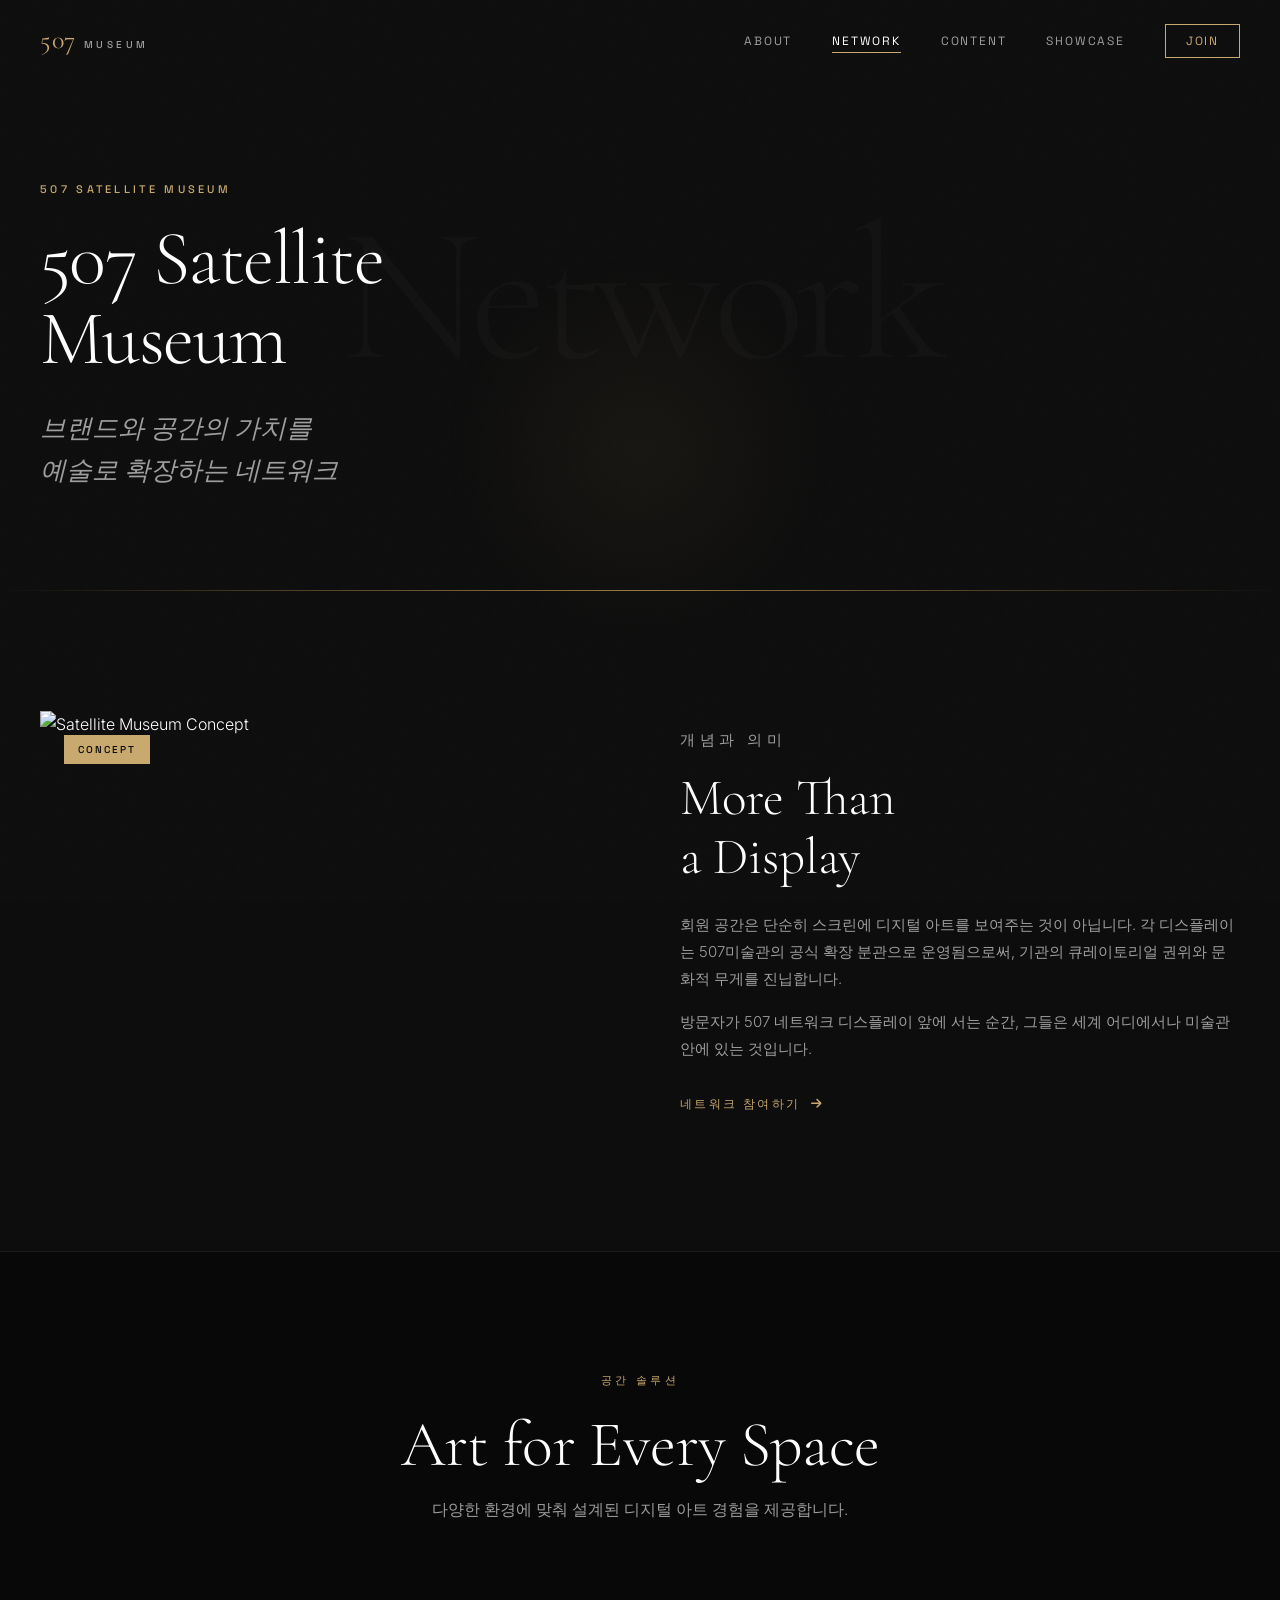
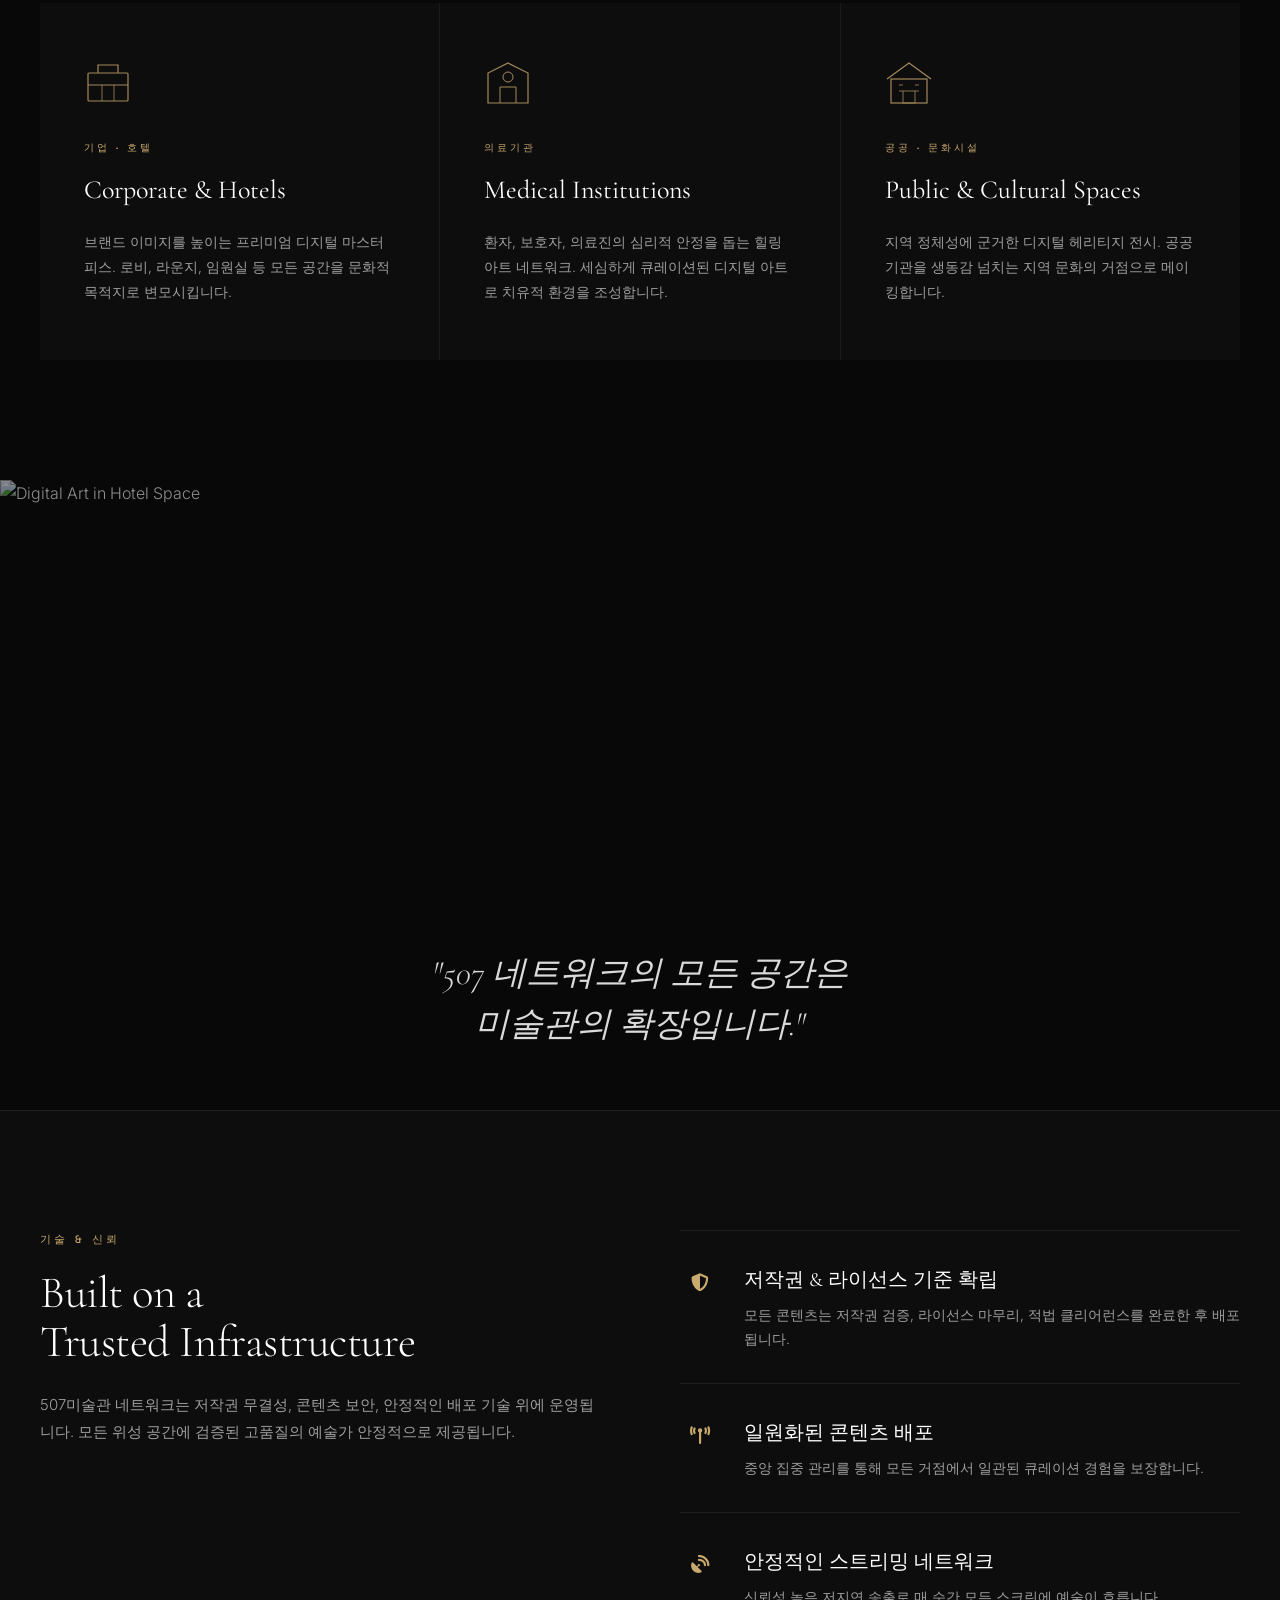
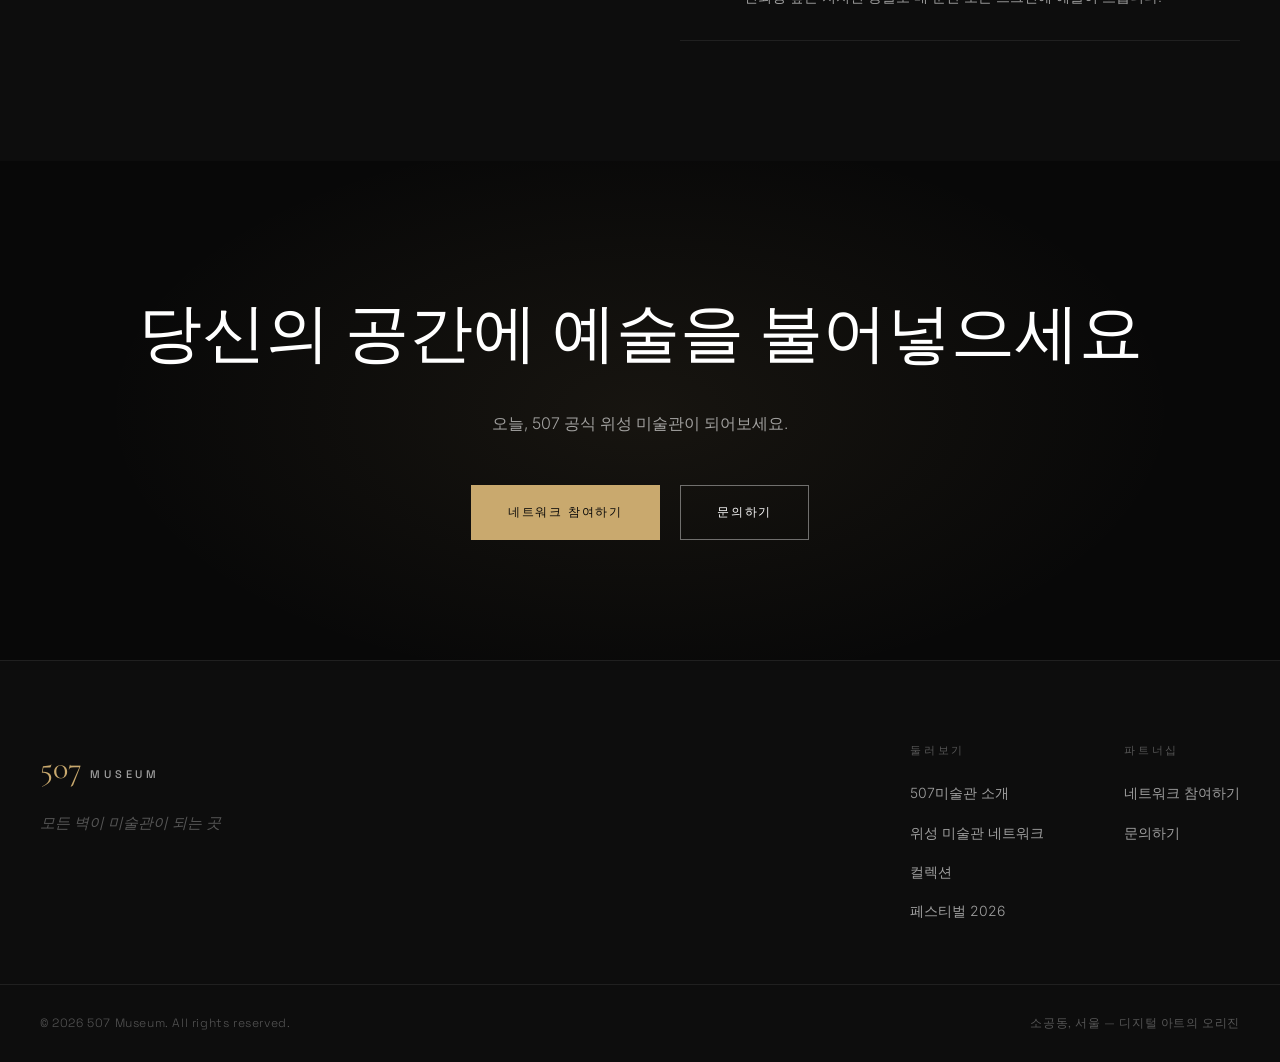
==== commit 5b7fe8a2: "Update network.html" ====
--- a/network.html
+++ b/network.html
@@ -94,7 +94,7 @@
             </svg>
           </div>
           <span class="feature-card__tag">기업 · 호텔</span>
-          <h3>기업 · 호텔</h3>
+          <h3>Corporate & Hotels</h3>
           <p>브랜드 이미지를 높이는 프리미엄 디지털 마스터피스. 로비, 라운지, 임원실 등 모든 공간을 문화적 목적지로 변모시킵니다.</p>
         </div>
 
@@ -108,7 +108,7 @@
             </svg>
           </div>
           <span class="feature-card__tag">의료기관</span>
-          <h3>의료기관</h3>
+          <h3>Medical Institutions</h3>
           <p>환자, 보호자, 의료진의 심리적 안정을 돕는 힐링 아트 네트워크. 세심하게 큐레이션된 디지털 아트로 치유적 환경을 조성합니다.</p>
         </div>
 
@@ -123,7 +123,7 @@
             </svg>
           </div>
           <span class="feature-card__tag">공공 · 문화시설</span>
-          <h3>공공 · 문화시설</h3>
+          <h3>Public & Cultural Spaces</h3>
           <p>지역 정체성에 군거한 디지털 헤리티지 전시. 공공 기관을 생동감 넘치는 지역 문화의 거점으로 메이킹합니다.</p>
         </div>
       </div>
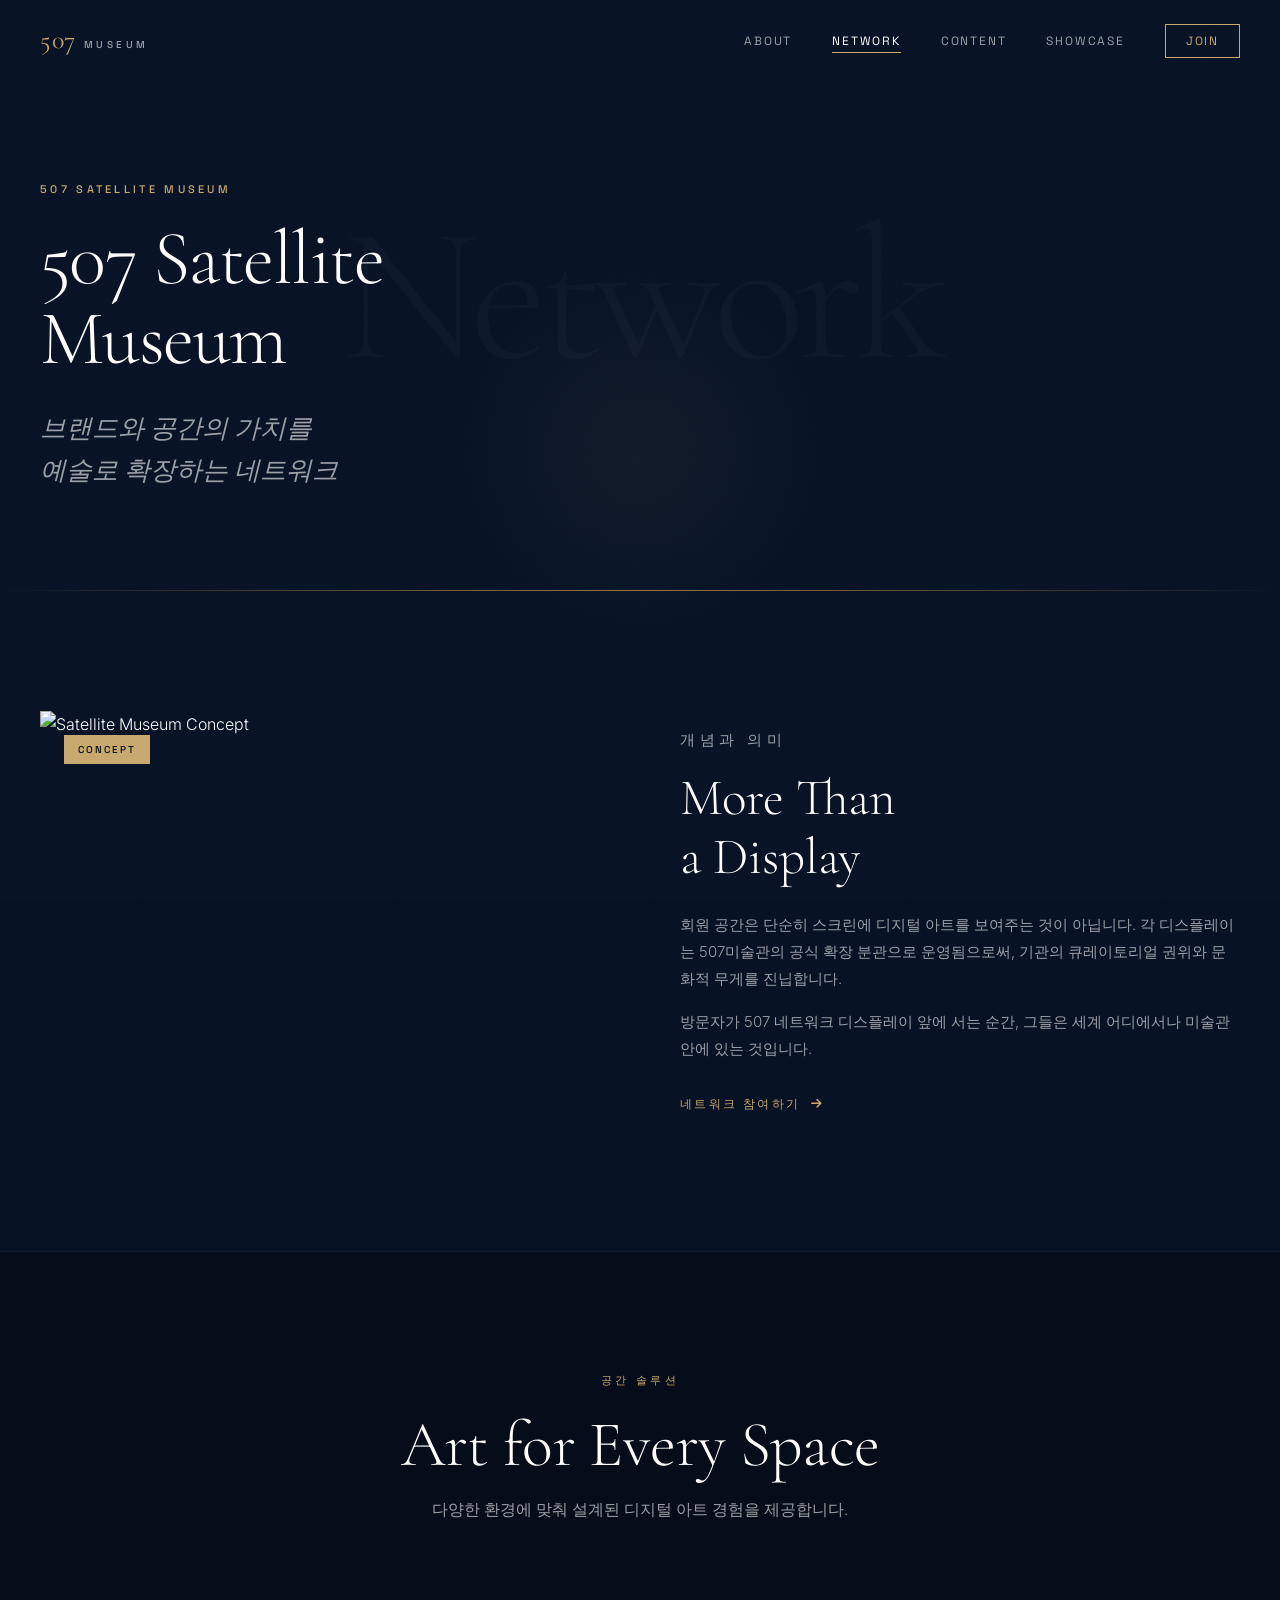
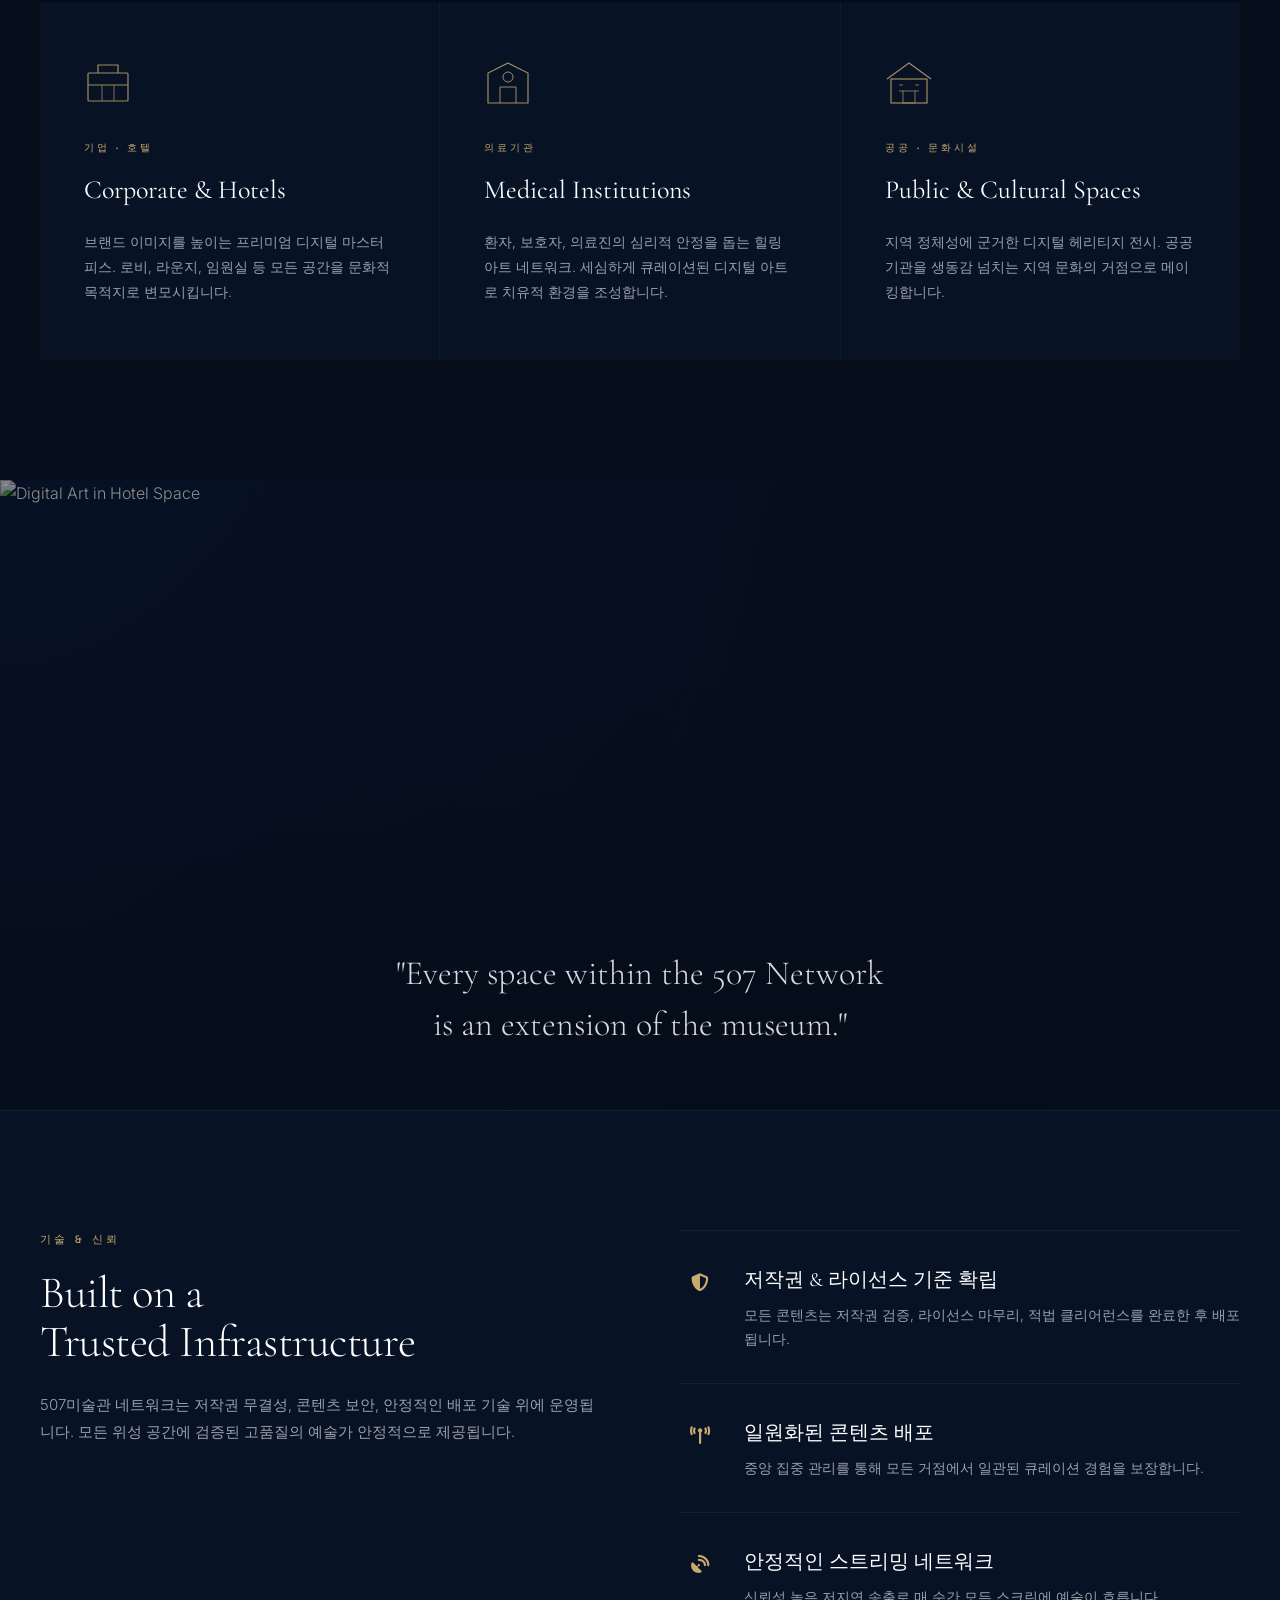
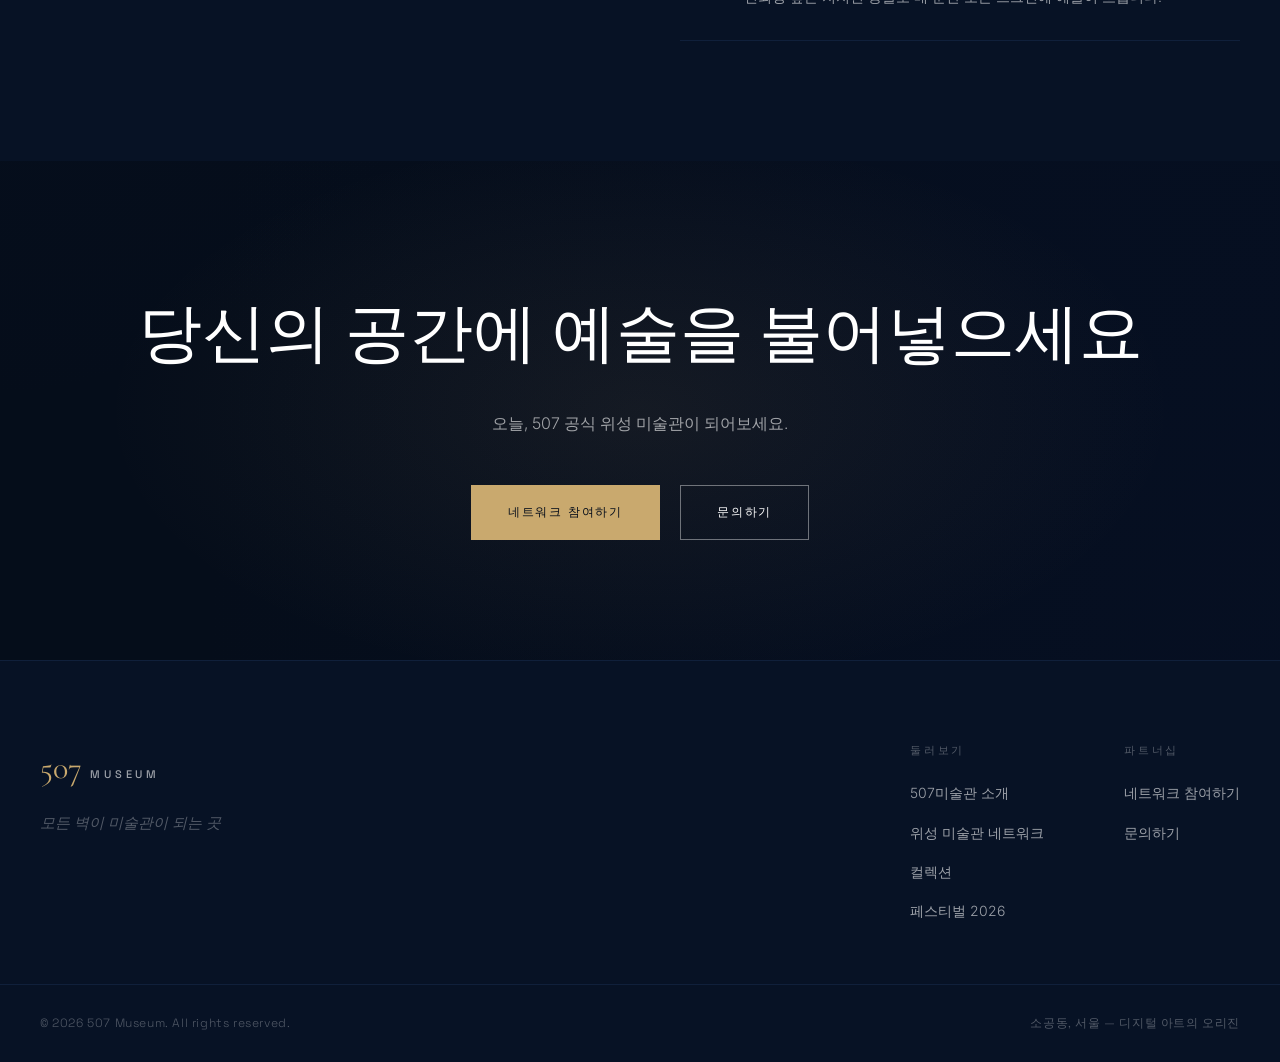
==== commit 4248a797: "Add files via upload" ====
--- a/network.html
+++ b/network.html
@@ -132,14 +132,14 @@
 
   <!-- FULL WIDTH NETWORK IMAGE -->
   <section style="position:relative; height: 70vh; overflow:hidden;">
-    <img src="https://sspark.genspark.ai/cfimages?u1=i%2BsLpAURbe361ZjZknR3ep%2F8hiRZg0vkju5B66iogoec%2BheIgmQFUnQBpxN0WwXbsN5wGi1Iqc0%2BSrNKoGyTTecIDHftVEWO%2BldGh3pU58sP5Wus5N4IreGc7nPfVFSP5KU56St%2Bxy&u2=5A2BayX5URBvhnSQ&width=2560"
+    <img src="https://sspark.genspark.ai/cfimages?u1=G9568KcKxUOy0njnMpw7i%2FKWMBiBxVMsErN9MP%2Ba%2B9hNuHGLibs%2FpUV%2BCLeH8QKBdKFiEdUw8OkLmSYWw6rqCe7lzD2IscvuqHhfiiIvOATePgUEq%2BedwOuXhoNbnldDGYWGSOwlcwxKCwSnit2bdnwow26kbSkBIKwL7CwoWFyp170P9cH44KJPuzYD4j9x5rlI4klL&u2=UWyh7yFenrQTWAKI&width=2560"
          alt="Digital Art in Hotel Space" 
          style="width:100%; height:100%; object-fit:cover; filter:brightness(0.55);"
          loading="lazy">
-    <div style="position:absolute; inset:0; background: linear-gradient(to bottom, transparent 30%, rgba(8,8,8,0.8));"></div>
+    <div style="position:absolute; inset:0; background: linear-gradient(to bottom, transparent 30%, rgba(5,13,26,0.85));"></div>
     <div class="container" style="position:absolute; bottom:60px; left:50%; transform:translateX(-50%); text-align:center; width:100%;">
-      <p style="font-family: var(--font-serif); font-size: clamp(20px, 2.8vw, 34px); font-style:italic; color: rgba(255,255,255,0.85); line-height:1.5;" class="reveal-up">
-        "507 네트워크의 모든 공간은<br>미술관의 확장입니다."
+      <p style="font-family: var(--font-serif); font-size: clamp(20px, 2.8vw, 34px); color: rgba(255,255,255,0.85); line-height:1.5;" class="reveal-up">
+        "Every space within the 507 Network<br>is an extension of the museum."
       </p>
     </div>
   </section>
--- a/css/style.css
+++ b/css/style.css
@@ -4,12 +4,12 @@
 
 /* ---------- CSS Variables ---------- */
 :root {
-  --color-black: #080808;
-  --color-near-black: #0d0d0d;
-  --color-dark: #111111;
-  --color-dark-2: #1a1a1a;
-  --color-border: rgba(255, 255, 255, 0.08);
-  --color-border-hover: rgba(255, 255, 255, 0.2);
+  --color-black: #050d1a;
+  --color-near-black: #071225;
+  --color-dark: #0a1830;
+  --color-dark-2: #0d1f3c;
+  --color-border: rgba(100, 160, 255, 0.10);
+  --color-border-hover: rgba(100, 160, 255, 0.25);
   --color-white: #ffffff;
   --color-white-90: rgba(255, 255, 255, 0.9);
   --color-white-60: rgba(255, 255, 255, 0.6);
@@ -52,6 +52,7 @@
   line-height: 1.7;
   overflow-x: hidden;
   -webkit-font-smoothing: antialiased;
+  background-image: radial-gradient(ellipse at top left, rgba(15, 40, 100, 0.3) 0%, transparent 60%), radial-gradient(ellipse at bottom right, rgba(10, 25, 70, 0.2) 0%, transparent 60%);
 }
 
 /* Subtle film grain texture overlay */
@@ -256,9 +257,9 @@
 }
 
 .nav.scrolled {
-  background: rgba(8, 8, 8, 0.92);
+  background: rgba(5, 13, 26, 0.95);
   backdrop-filter: blur(20px);
-  border-bottom: 1px solid var(--color-border);
+  border-bottom: 1px solid rgba(100, 160, 255, 0.12);
 }
 
 .nav__logo a {
@@ -431,9 +432,9 @@
   inset: 0;
   background: linear-gradient(
     135deg,
-    rgba(8, 8, 8, 0.85) 0%,
-    rgba(8, 8, 8, 0.4) 60%,
-    rgba(8, 8, 8, 0.6) 100%
+    rgba(5, 13, 26, 0.85) 0%,
+    rgba(5, 13, 26, 0.4) 60%,
+    rgba(5, 13, 26, 0.6) 100%
   );
   z-index: 1;
 }
@@ -635,9 +636,9 @@
   inset: 0;
   background: linear-gradient(
     to right,
-    rgba(8, 8, 8, 0.9) 0%,
-    rgba(8, 8, 8, 0.5) 50%,
-    rgba(8, 8, 8, 0.2) 100%
+    rgba(5, 13, 26, 0.9) 0%,
+    rgba(5, 13, 26, 0.5) 50%,
+    rgba(5, 13, 26, 0.2) 100%
   );
 }
 
@@ -800,9 +801,9 @@
   inset: 0;
   background: linear-gradient(
     135deg,
-    rgba(8, 8, 8, 0.88) 0%,
-    rgba(8, 8, 8, 0.55) 60%,
-    rgba(8, 8, 8, 0.3) 100%
+    rgba(5, 13, 26, 0.88) 0%,
+    rgba(5, 13, 26, 0.55) 60%,
+    rgba(5, 13, 26, 0.3) 100%
   );
 }
 
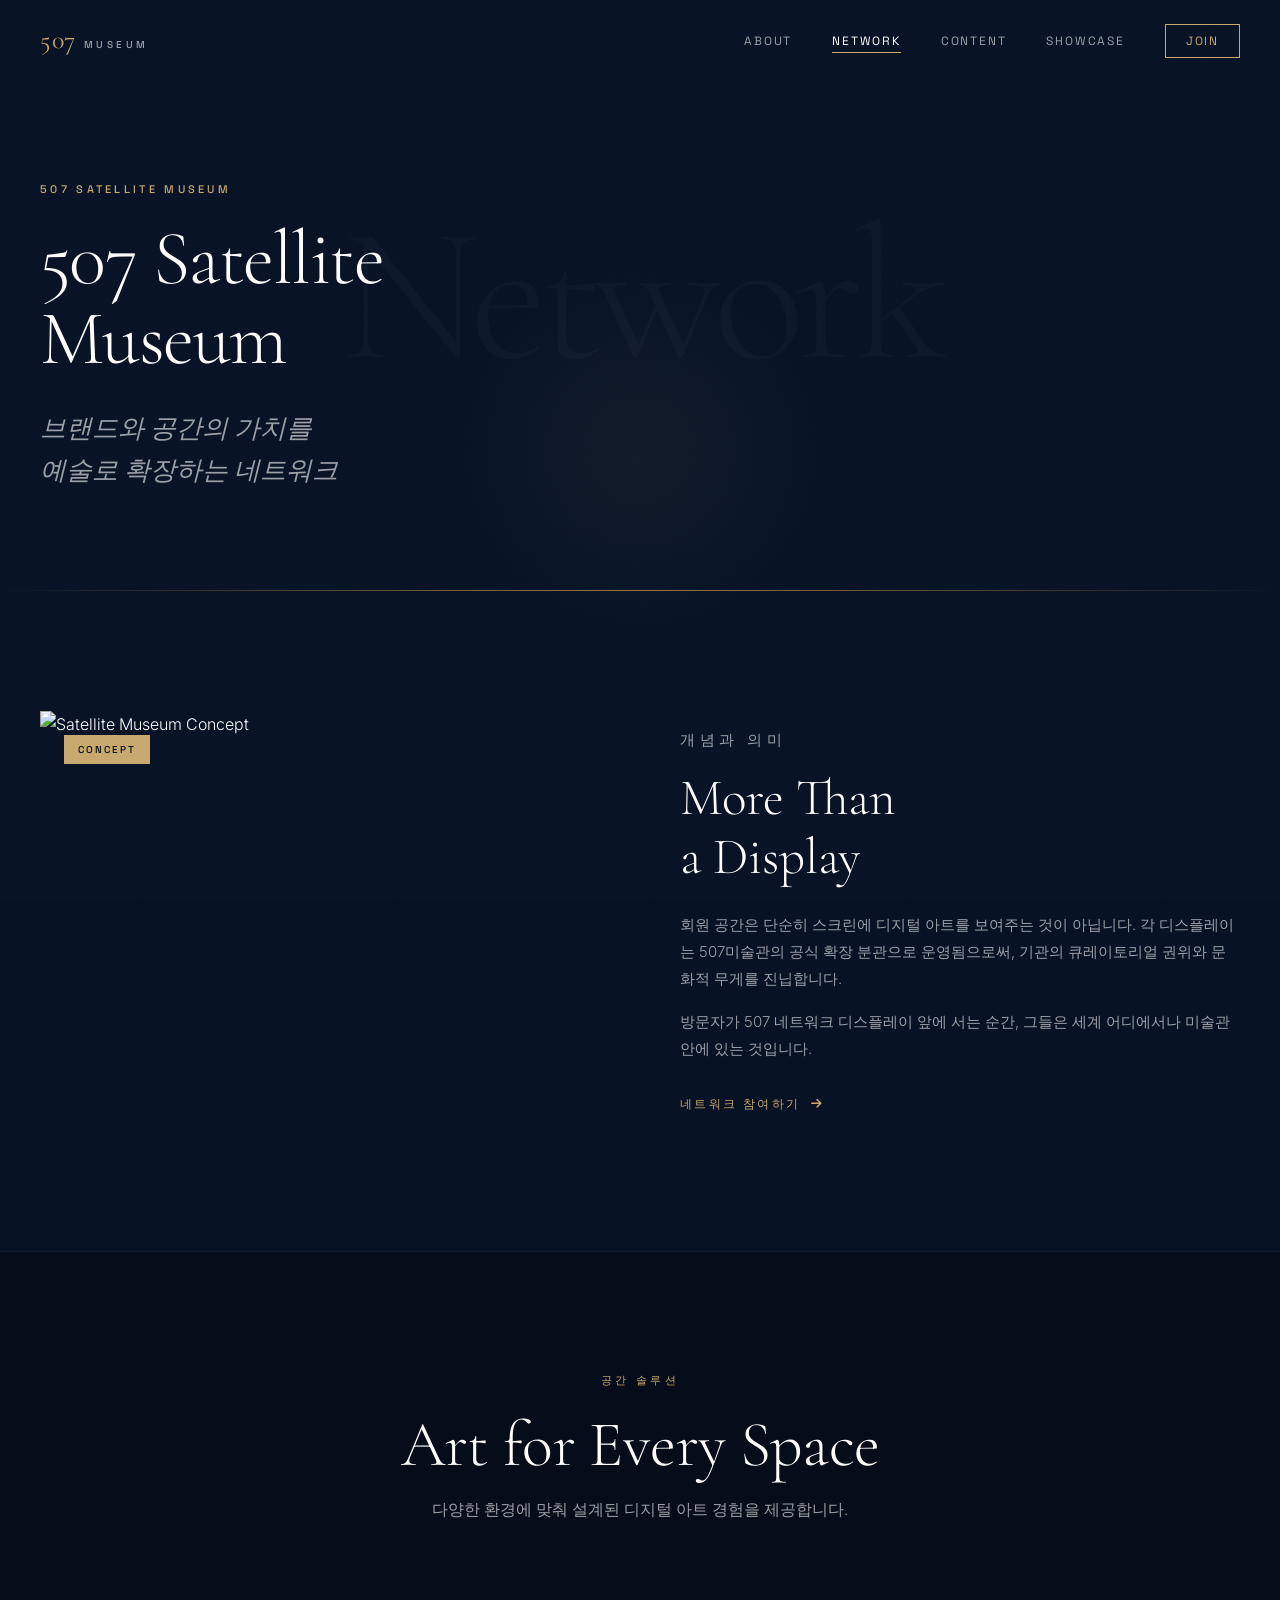
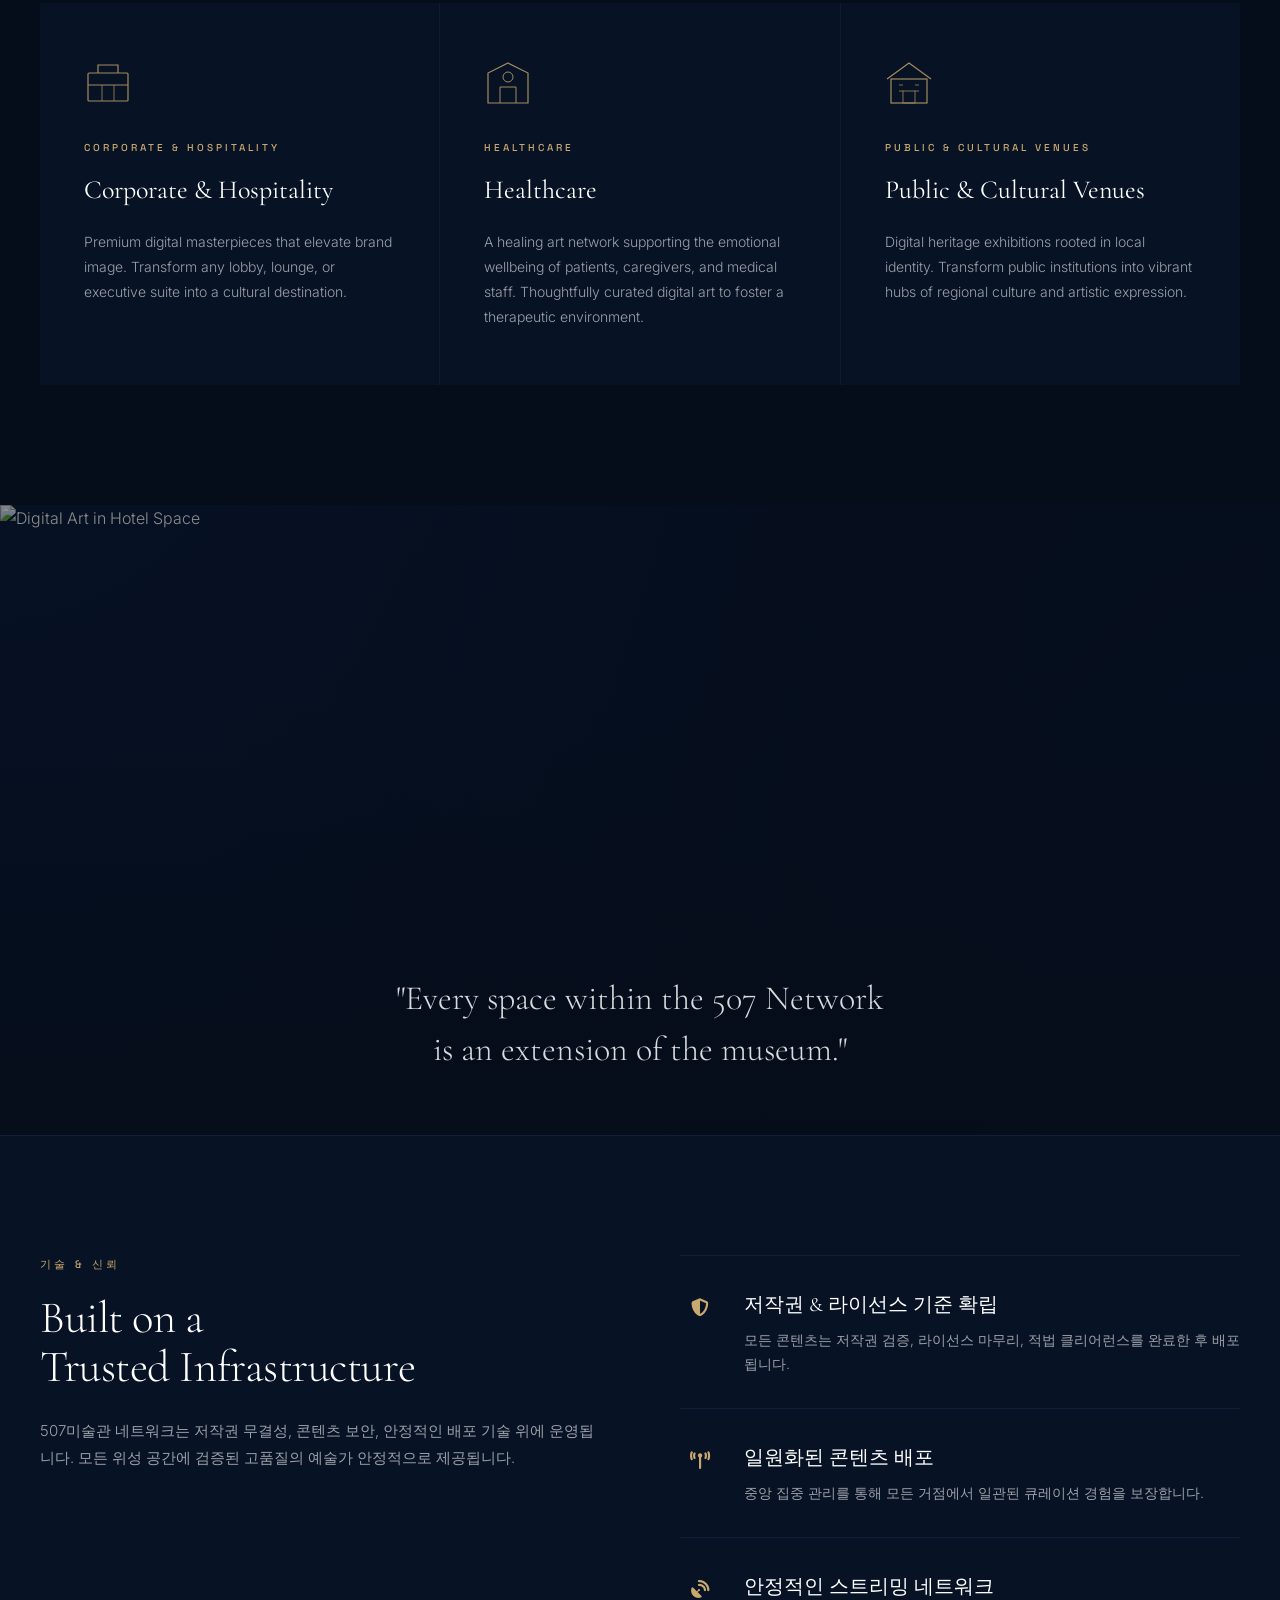
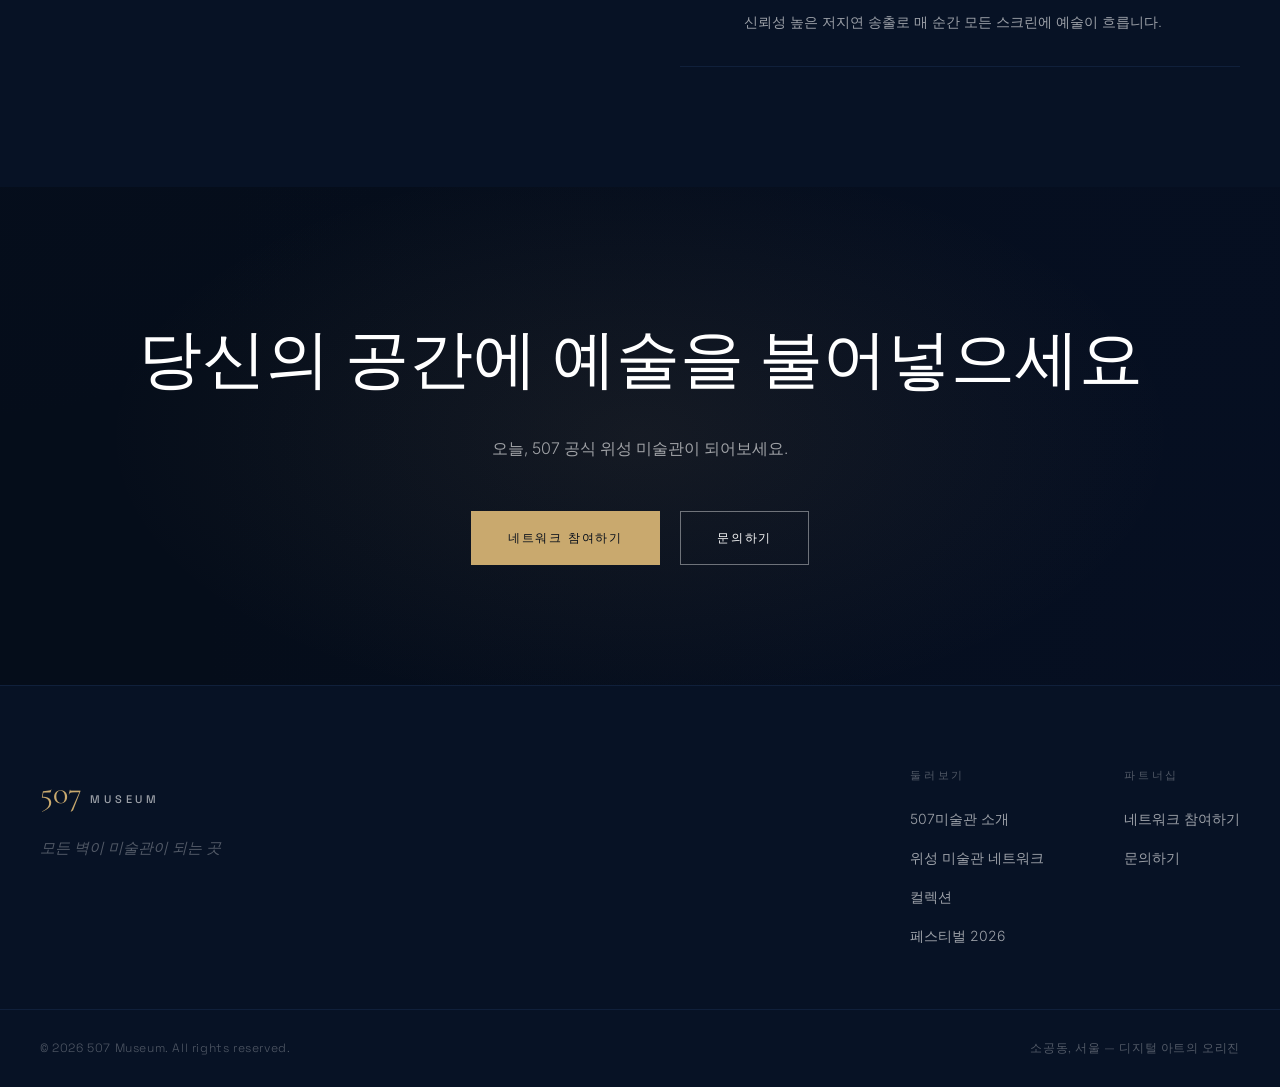
==== commit c0b8b621: "새로 작업해서 올림" ====
--- a/network.html
+++ b/network.html
@@ -93,9 +93,9 @@
               <path d="M18 26v16M30 26v16" stroke="currentColor" stroke-width="0.8"/>
             </svg>
           </div>
-          <span class="feature-card__tag">기업 · 호텔</span>
-          <h3>Corporate & Hotels</h3>
-          <p>브랜드 이미지를 높이는 프리미엄 디지털 마스터피스. 로비, 라운지, 임원실 등 모든 공간을 문화적 목적지로 변모시킵니다.</p>
+          <span class="feature-card__tag">Corporate &amp; Hospitality</span>
+          <h3>Corporate &amp; Hospitality</h3>
+          <p>Premium digital masterpieces that elevate brand image. Transform any lobby, lounge, or executive suite into a cultural destination.</p>
         </div>
 
         <!-- Card 2 -->
@@ -107,9 +107,9 @@
               <circle cx="24" cy="18" r="5" stroke="currentColor" stroke-width="1"/>
             </svg>
           </div>
-          <span class="feature-card__tag">의료기관</span>
-          <h3>Medical Institutions</h3>
-          <p>환자, 보호자, 의료진의 심리적 안정을 돕는 힐링 아트 네트워크. 세심하게 큐레이션된 디지털 아트로 치유적 환경을 조성합니다.</p>
+          <span class="feature-card__tag">Healthcare</span>
+          <h3>Healthcare</h3>
+          <p>A healing art network supporting the emotional wellbeing of patients, caregivers, and medical staff. Thoughtfully curated digital art to foster a therapeutic environment.</p>
         </div>
 
         <!-- Card 3 -->
@@ -122,9 +122,9 @@
               <path d="M14 26h4M30 26h4M14 32h4M30 32h4" stroke="currentColor" stroke-width="0.8"/>
             </svg>
           </div>
-          <span class="feature-card__tag">공공 · 문화시설</span>
-          <h3>Public & Cultural Spaces</h3>
-          <p>지역 정체성에 군거한 디지털 헤리티지 전시. 공공 기관을 생동감 넘치는 지역 문화의 거점으로 메이킹합니다.</p>
+          <span class="feature-card__tag">Public &amp; Cultural Venues</span>
+          <h3>Public &amp; Cultural Venues</h3>
+          <p>Digital heritage exhibitions rooted in local identity. Transform public institutions into vibrant hubs of regional culture and artistic expression.</p>
         </div>
       </div>
     </div>
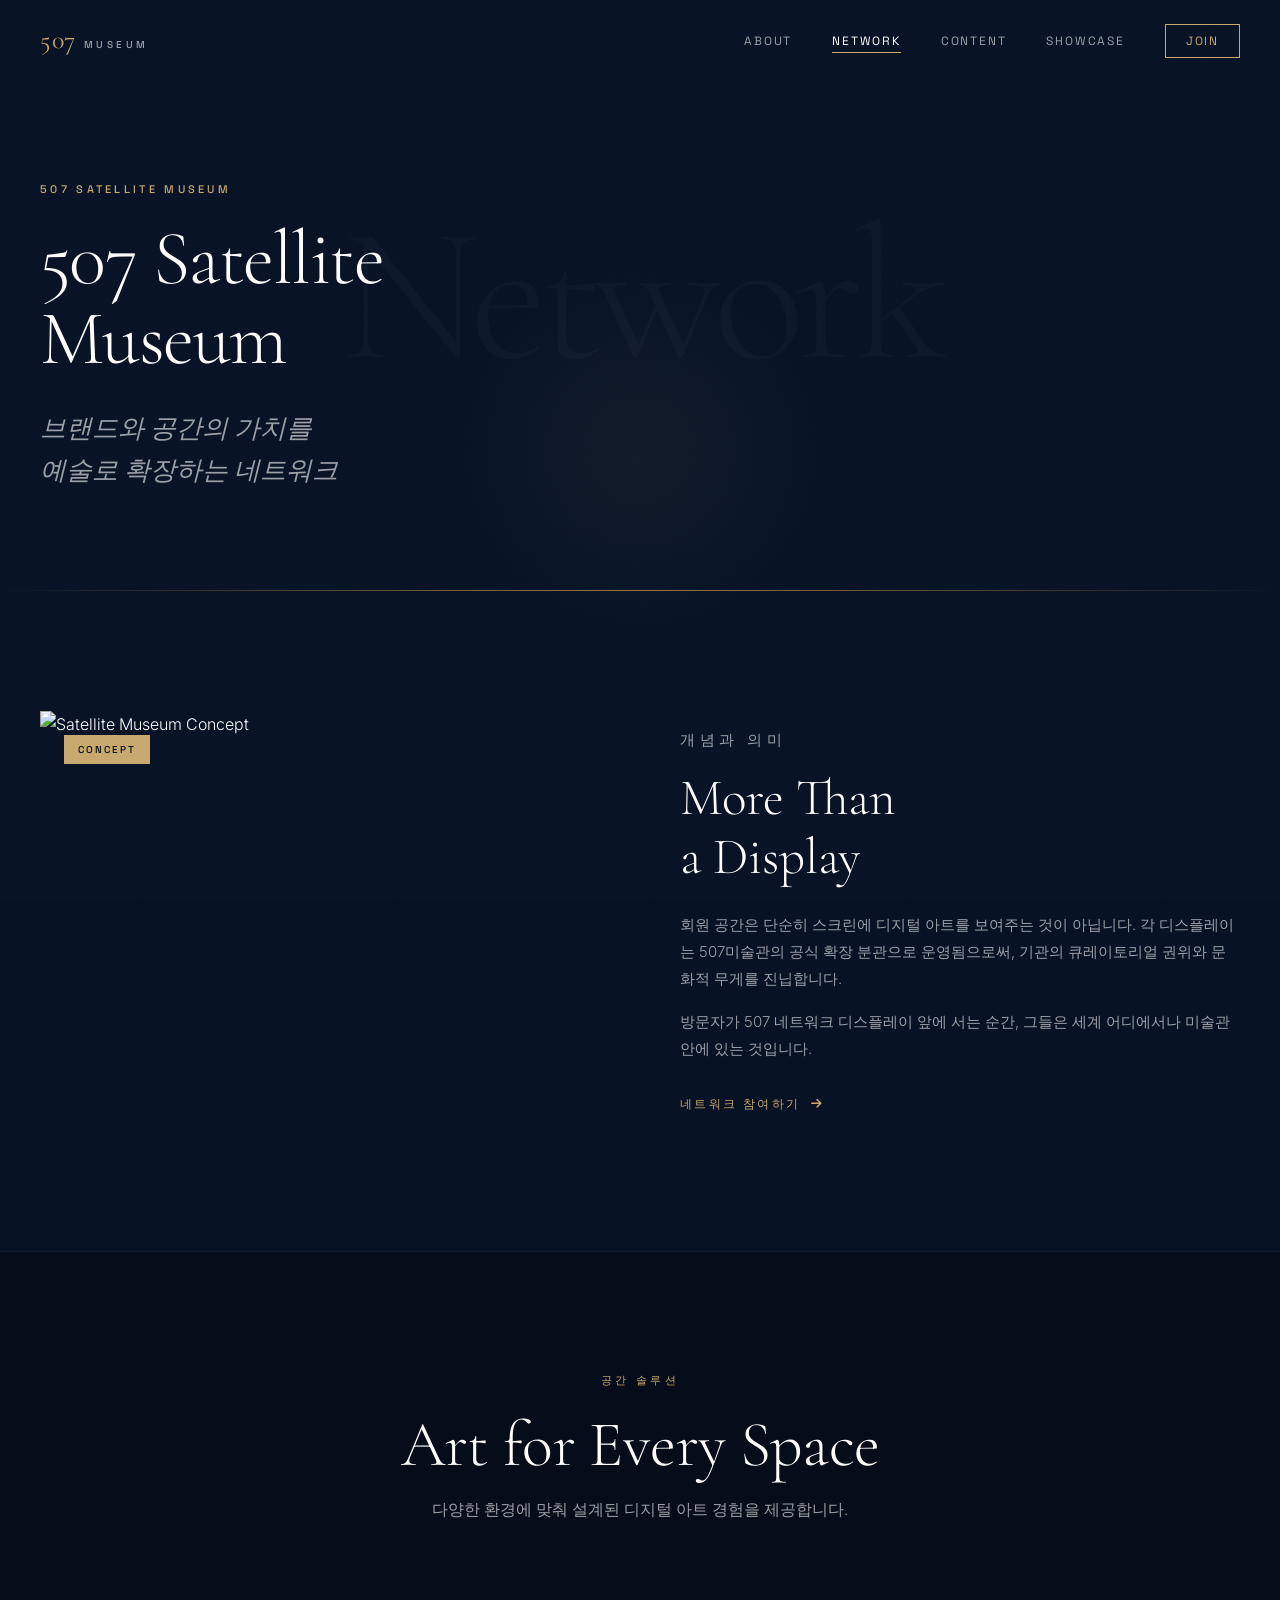
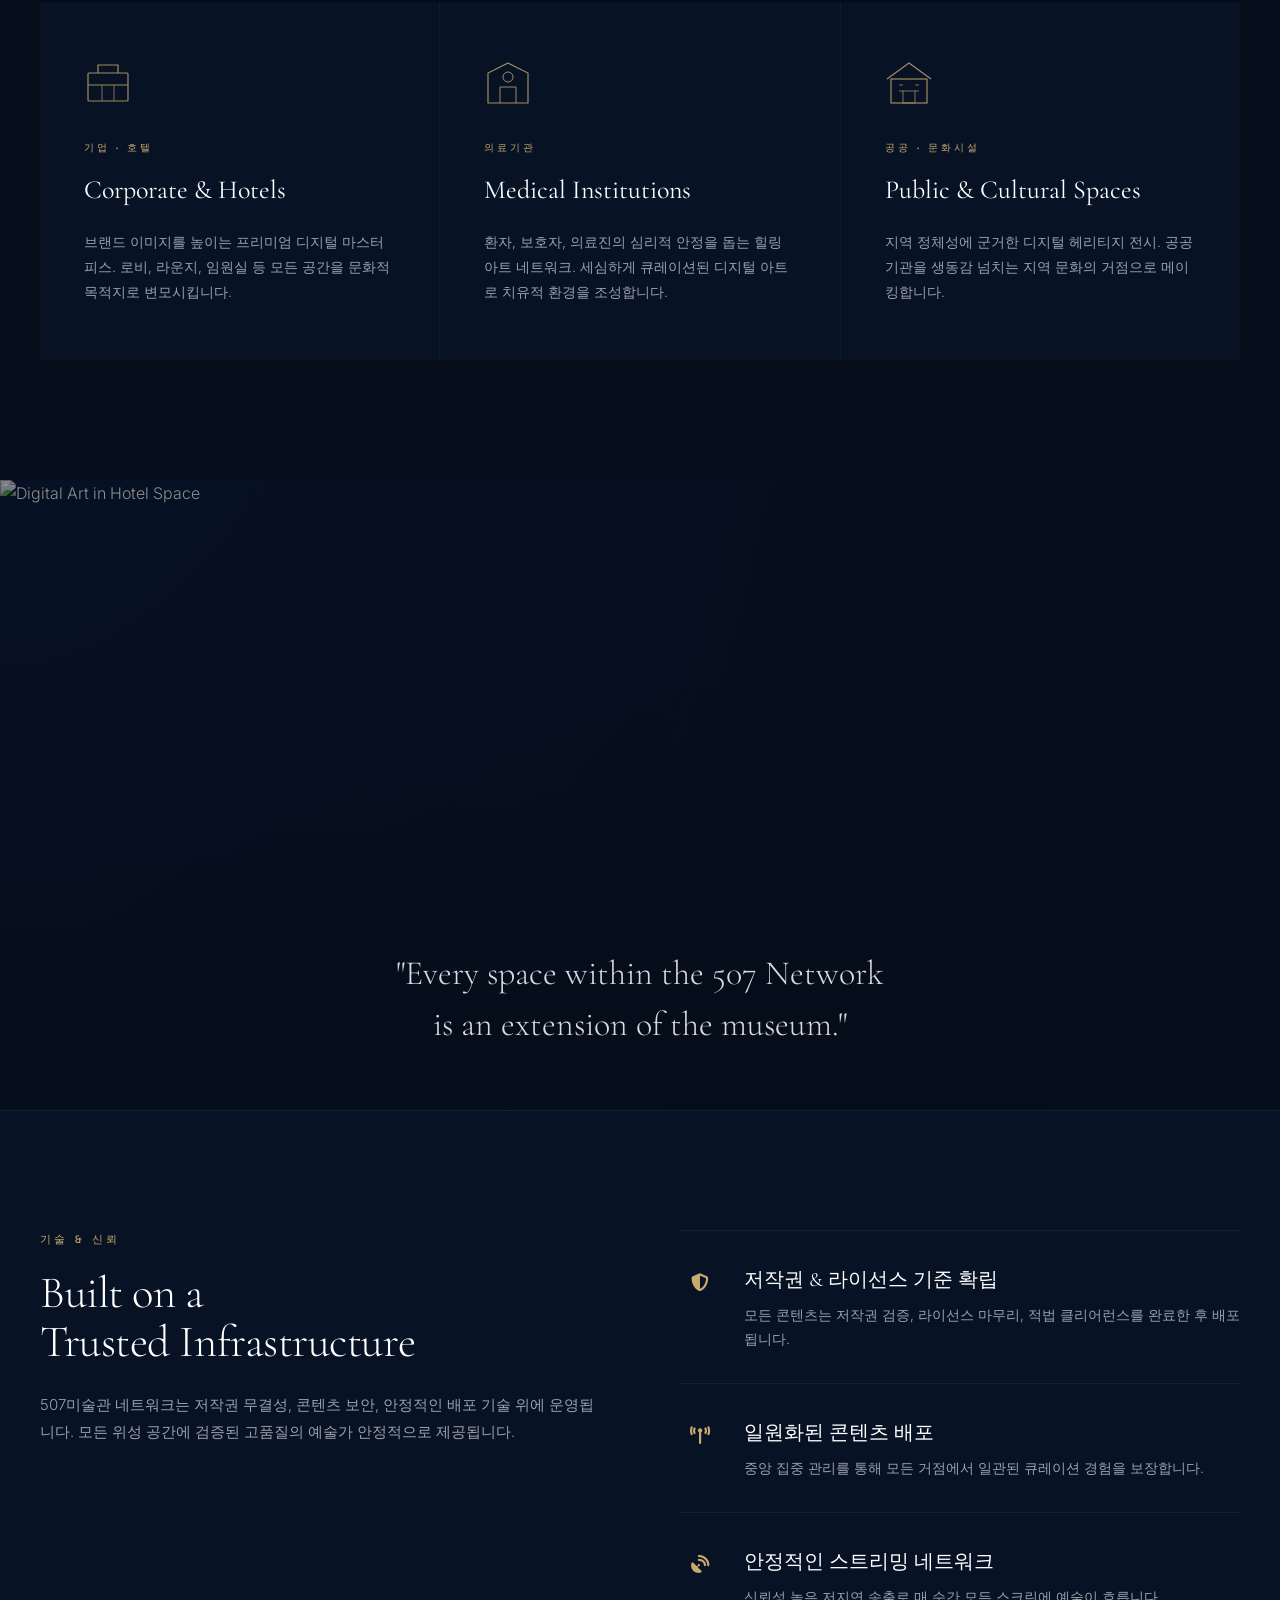
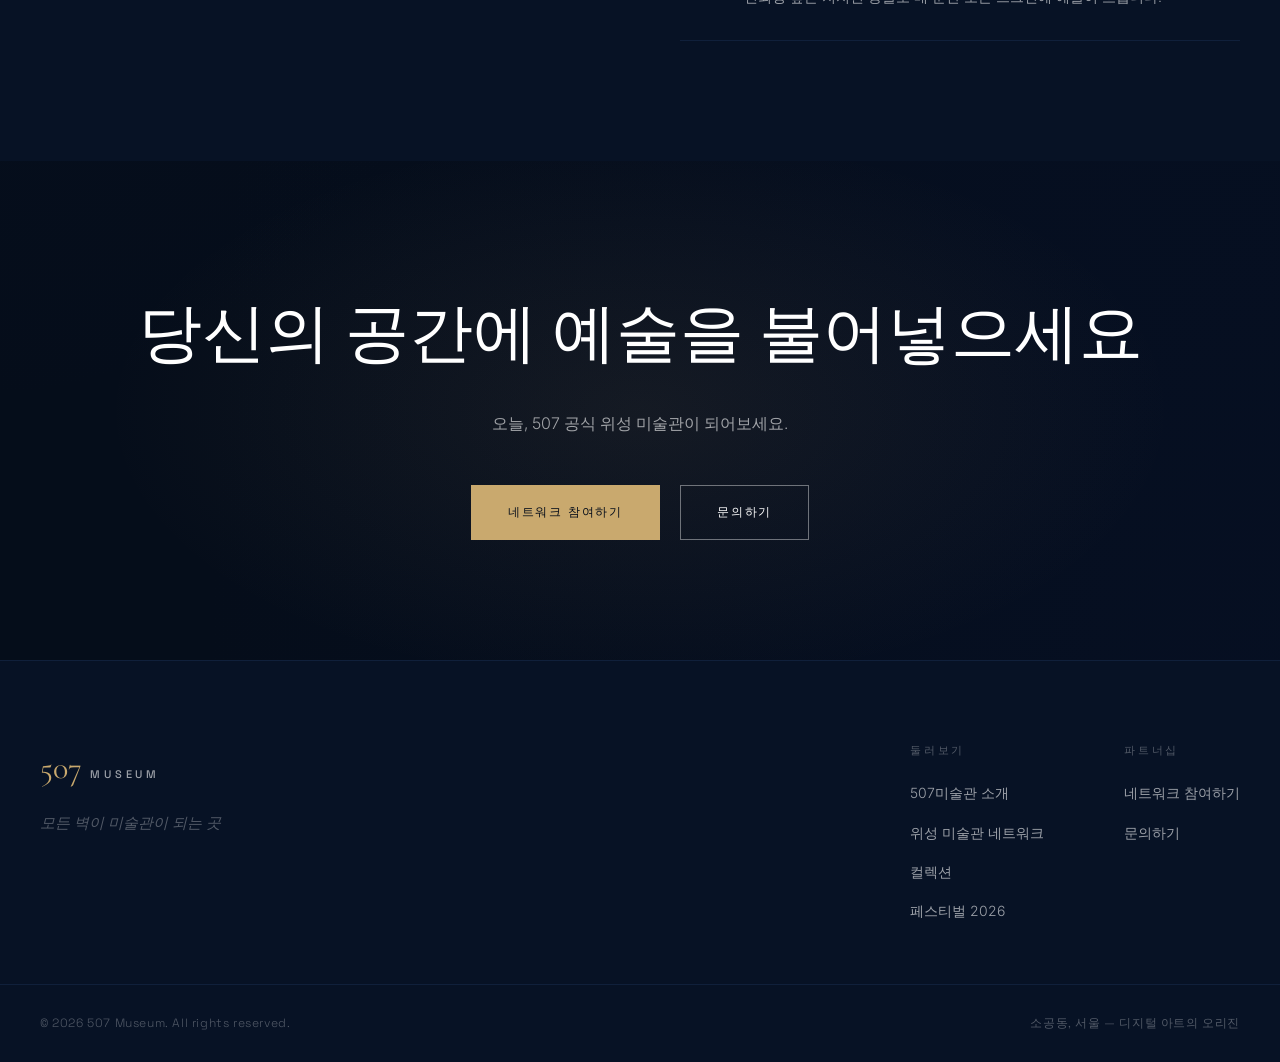
==== commit ccd96786: "Add files via upload" ====
--- a/network.html
+++ b/network.html
@@ -93,9 +93,9 @@
               <path d="M18 26v16M30 26v16" stroke="currentColor" stroke-width="0.8"/>
             </svg>
           </div>
-          <span class="feature-card__tag">Corporate &amp; Hospitality</span>
-          <h3>Corporate &amp; Hospitality</h3>
-          <p>Premium digital masterpieces that elevate brand image. Transform any lobby, lounge, or executive suite into a cultural destination.</p>
+          <span class="feature-card__tag">기업 · 호텔</span>
+          <h3>Corporate & Hotels</h3>
+          <p>브랜드 이미지를 높이는 프리미엄 디지털 마스터피스. 로비, 라운지, 임원실 등 모든 공간을 문화적 목적지로 변모시킵니다.</p>
         </div>
 
         <!-- Card 2 -->
@@ -107,9 +107,9 @@
               <circle cx="24" cy="18" r="5" stroke="currentColor" stroke-width="1"/>
             </svg>
           </div>
-          <span class="feature-card__tag">Healthcare</span>
-          <h3>Healthcare</h3>
-          <p>A healing art network supporting the emotional wellbeing of patients, caregivers, and medical staff. Thoughtfully curated digital art to foster a therapeutic environment.</p>
+          <span class="feature-card__tag">의료기관</span>
+          <h3>Medical Institutions</h3>
+          <p>환자, 보호자, 의료진의 심리적 안정을 돕는 힐링 아트 네트워크. 세심하게 큐레이션된 디지털 아트로 치유적 환경을 조성합니다.</p>
         </div>
 
         <!-- Card 3 -->
@@ -122,9 +122,9 @@
               <path d="M14 26h4M30 26h4M14 32h4M30 32h4" stroke="currentColor" stroke-width="0.8"/>
             </svg>
           </div>
-          <span class="feature-card__tag">Public &amp; Cultural Venues</span>
-          <h3>Public &amp; Cultural Venues</h3>
-          <p>Digital heritage exhibitions rooted in local identity. Transform public institutions into vibrant hubs of regional culture and artistic expression.</p>
+          <span class="feature-card__tag">공공 · 문화시설</span>
+          <h3>Public & Cultural Spaces</h3>
+          <p>지역 정체성에 군거한 디지털 헤리티지 전시. 공공 기관을 생동감 넘치는 지역 문화의 거점으로 메이킹합니다.</p>
         </div>
       </div>
     </div>
